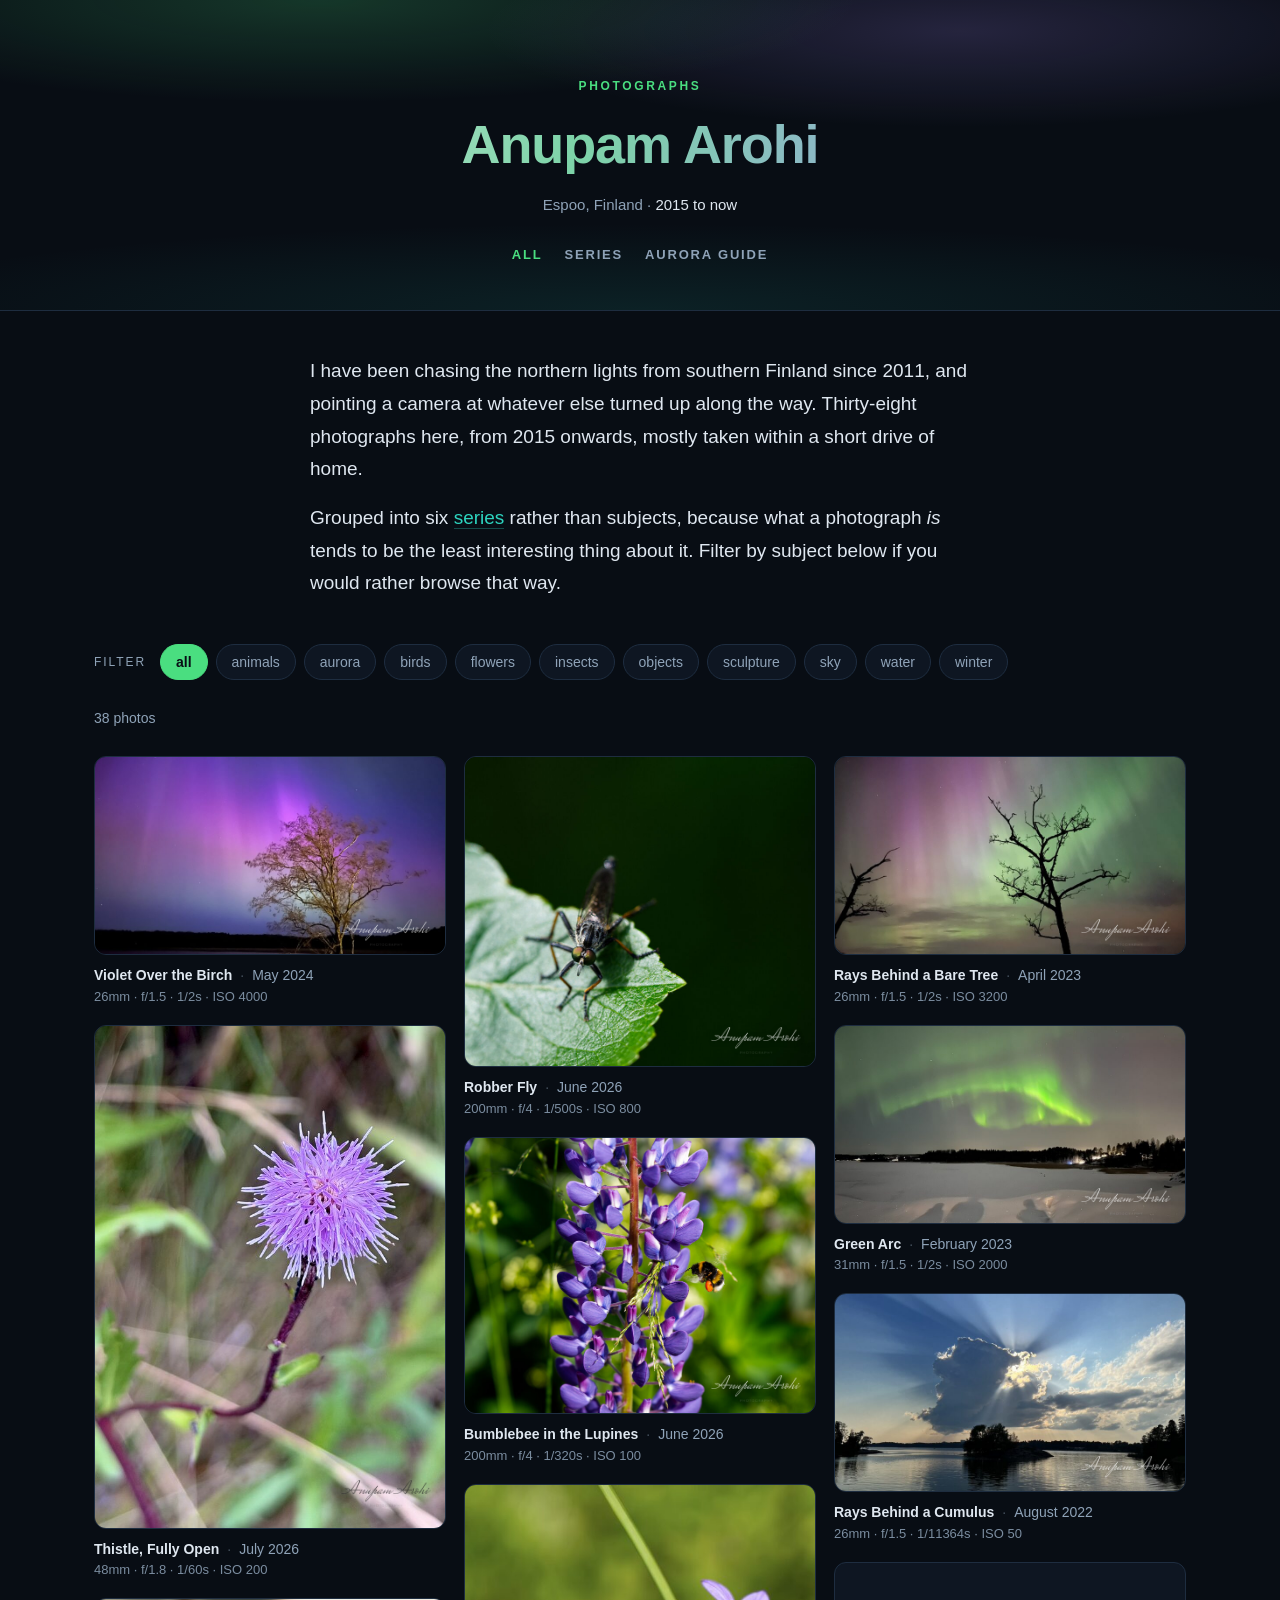
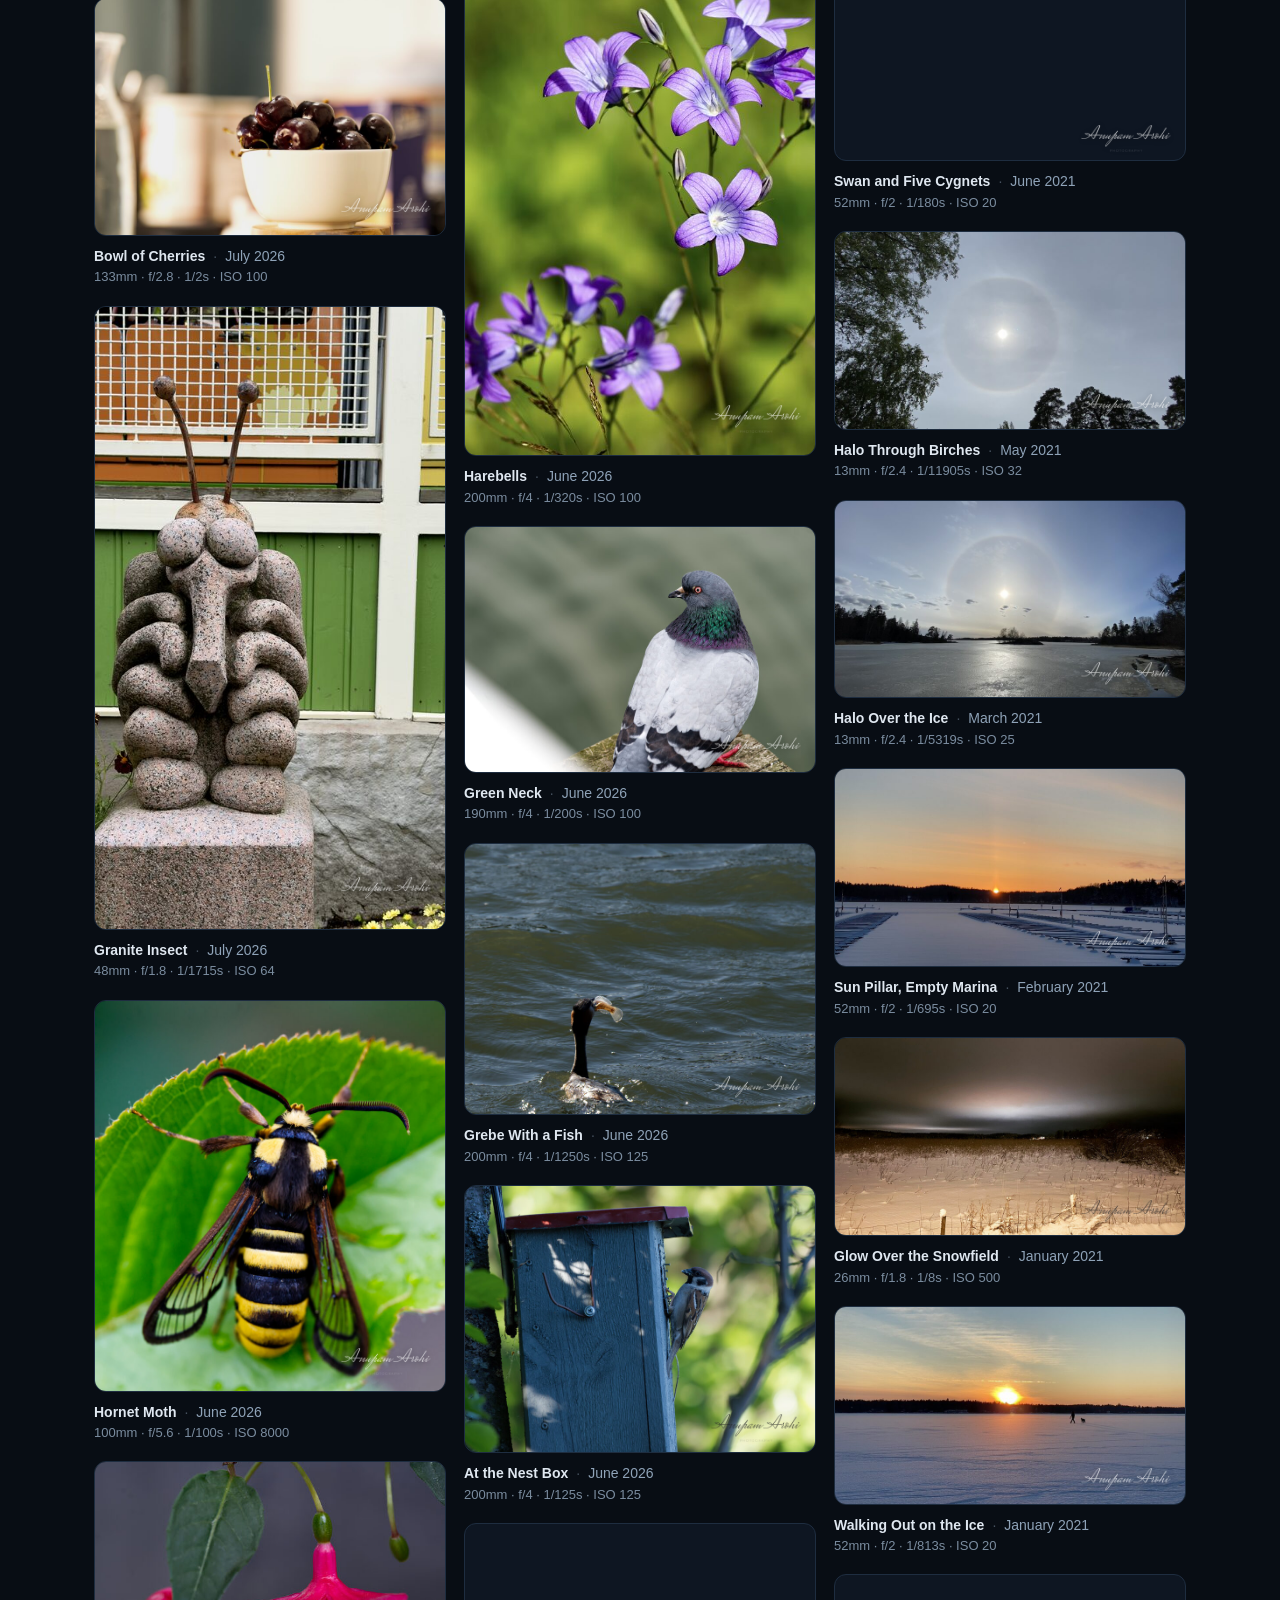
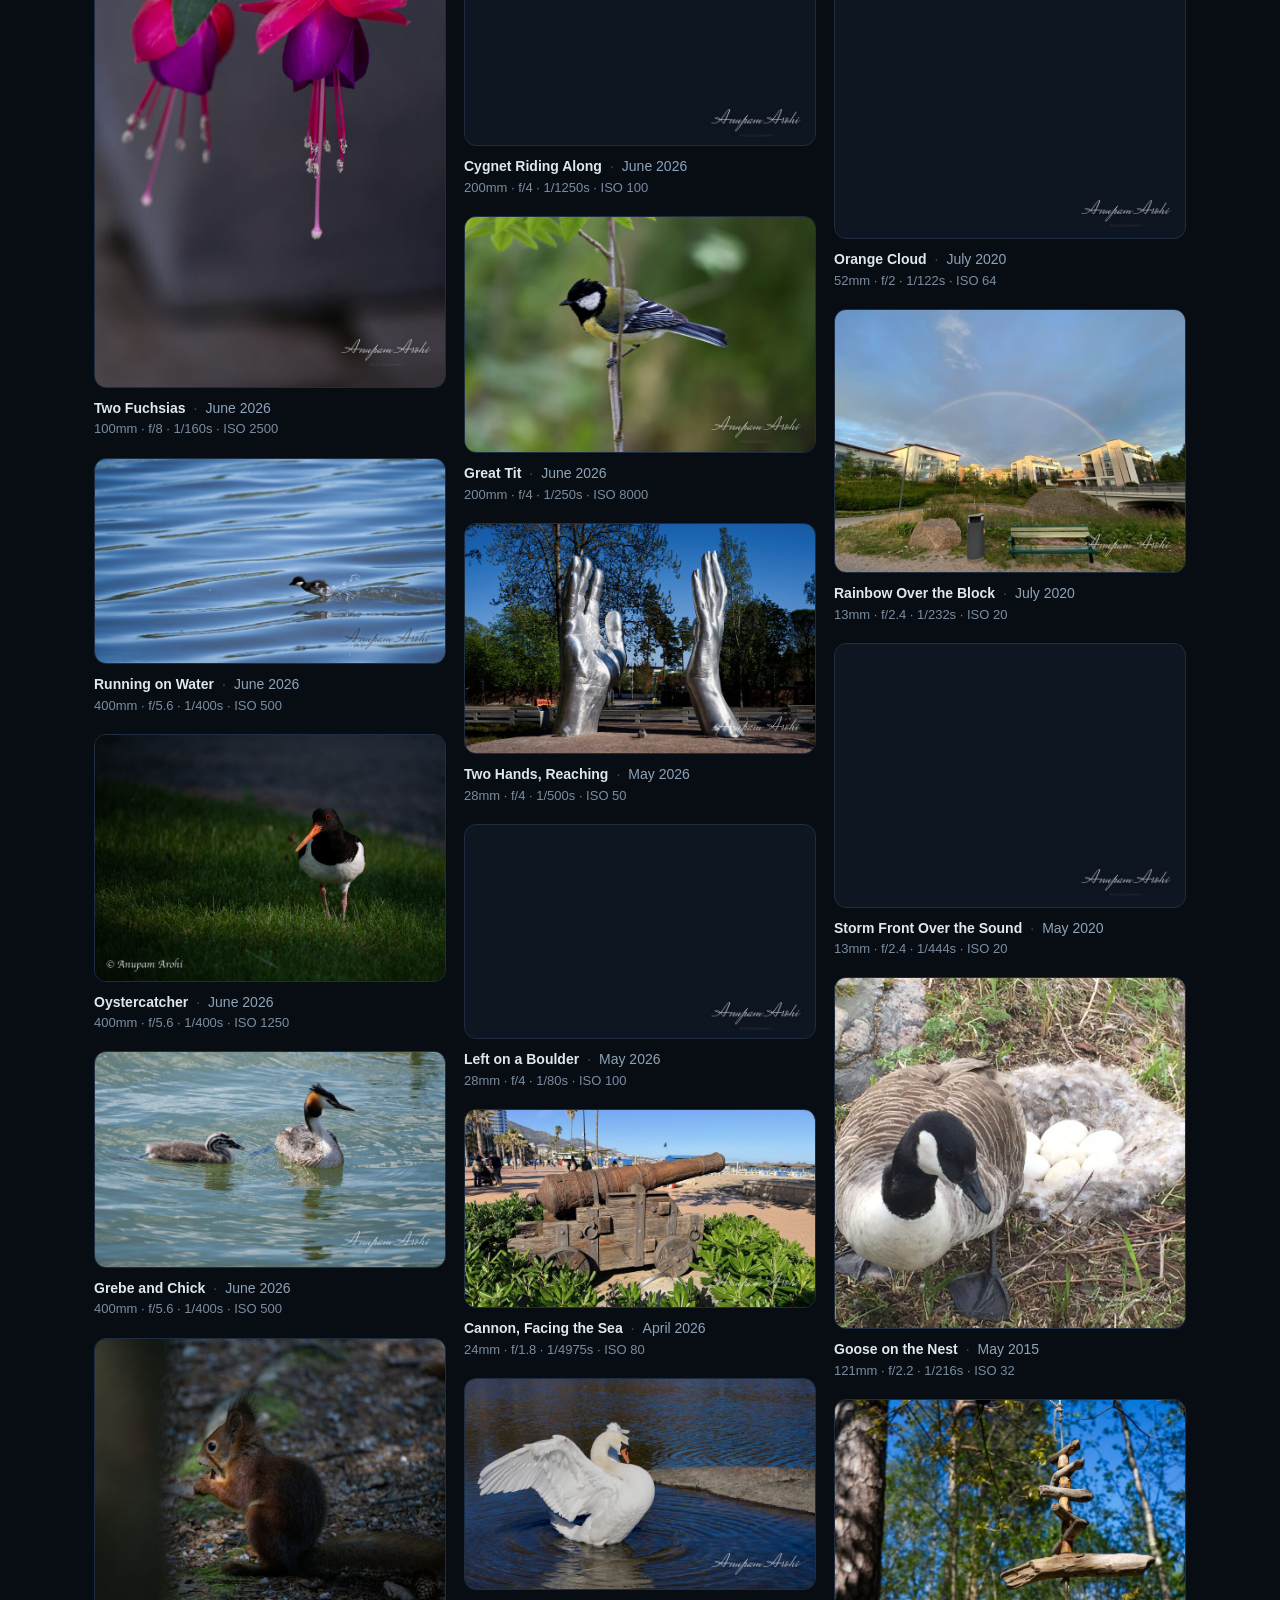
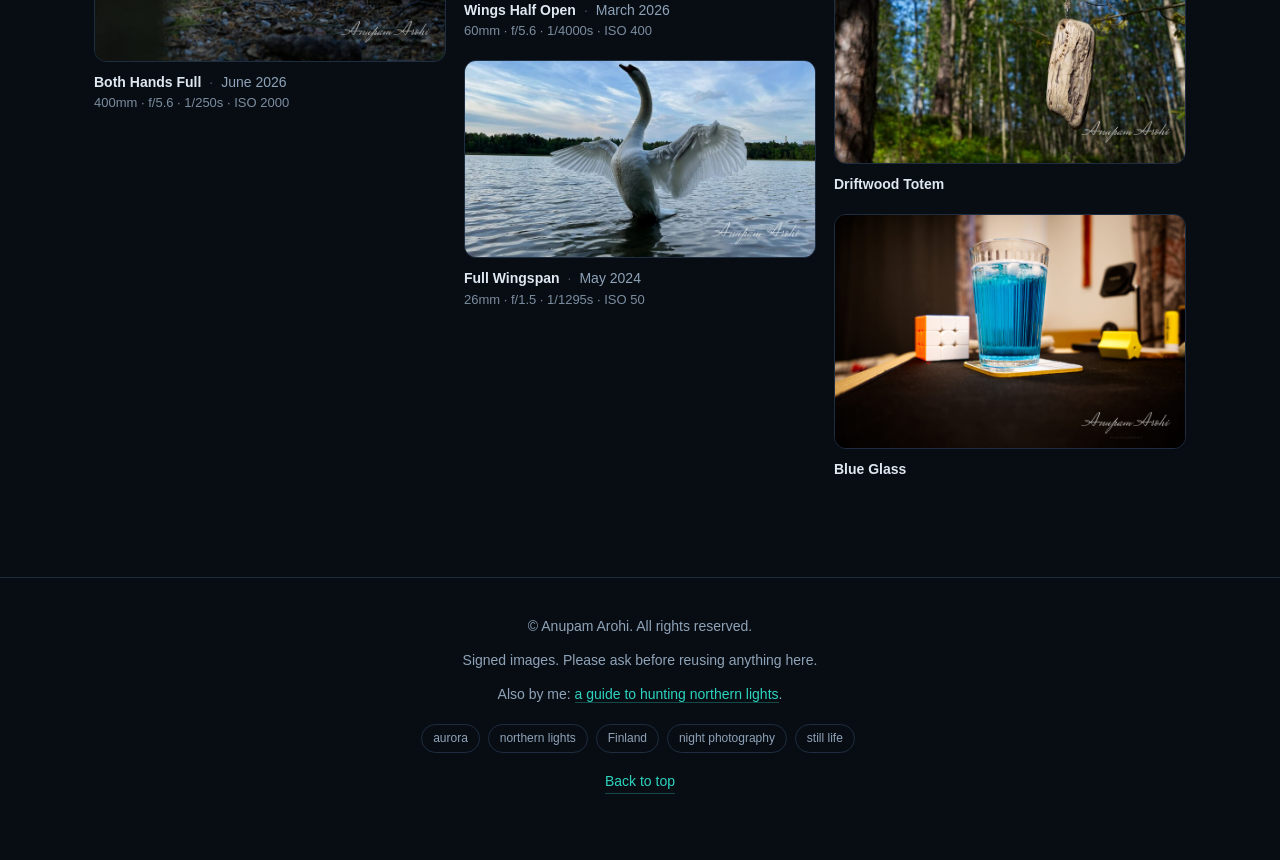
==== index.html @ 68ef5ba6 "Replace placeholders with the 38 real photographs Sourced from Originals/, which stays local and is " ====
<!DOCTYPE html>
<html lang="en" class="no-js">
<head>
<meta charset="utf-8">
<meta name="viewport" content="width=device-width, initial-scale=1">
<title>Photographs &middot; Anupam Arohi</title>
<meta name="description" content="Photographs by Anupam Arohi: auroras and solar halos over southern Finland, birds and macro work, and objects found where they lay.">
<meta name="author" content="Anupam Arohi">
<link rel="canonical" href="https://anupam-arohi.github.io/photos/">

<meta property="og:type" content="website">
<meta property="og:site_name" content="Anupam Arohi Photography">
<meta property="og:title" content="Photographs &middot; Anupam Arohi">
<meta property="og:description" content="Photographs by Anupam Arohi: auroras and solar halos over southern Finland, birds and macro work, and objects found where they lay.">
<meta property="og:url" content="https://anupam-arohi.github.io/photos/">
<meta property="og:image" content="https://anupam-arohi.github.io/photos/images/violet-over-the-birch-2000.jpg">
<meta property="og:image:alt" content="Violet and magenta aurora flooding the whole sky above a bare birch.">
<meta name="twitter:card" content="summary_large_image">
<meta name="theme-color" content="#080d14">

<link rel="stylesheet" href="gallery.css">

<script type="application/ld+json">
{
  "@context": "https://schema.org",
  "@type": "ImageGallery",
  "name": "Photographs by Anupam Arohi",
  "url": "https://anupam-arohi.github.io/photos/",
  "description": "Photographs by Anupam Arohi: auroras and solar halos over southern Finland, birds and macro work, and objects found where they lay.",
  "inLanguage": "en",
  "creator": {
    "@type": "Person",
    "name": "Anupam Arohi",
    "url": "https://anupam-arohi.github.io/",
    "address": { "@type": "PostalAddress", "addressLocality": "Espoo", "addressCountry": "FI" }
  },
  "copyrightHolder": { "@type": "Person", "name": "Anupam Arohi" },
  "license": "https://anupam-arohi.github.io/photos/#rights"
}
</script>
</head>
<body>

<a class="skip" href="#gallery">Skip to the photographs</a>

<header class="hero" id="top">
  <p class="kicker">Photographs</p>
  <h1>Anupam Arohi</h1>
  <p class="byline">Espoo, Finland &middot; <span>2015 to now</span></p>
  <ul class="nav">
    <li><a href="./" aria-current="page">All</a></li>
    <li><a href="series/">Series</a></li>
    <li><a href="https://anupam-arohi.github.io/auroras/">Aurora guide</a></li>
  </ul>
</header>

<main>

<div class="intro">
  <p>I have been chasing the northern lights from southern Finland since 2011, and pointing a camera at whatever else turned up along the way. Thirty-eight photographs here, from 2015 onwards, mostly taken within a short drive of home.</p>
  <p>Grouped into six <a href="series/">series</a> rather than subjects, because what a photograph <em>is</em> tends to be the least interesting thing about it. Filter by subject below if you would rather browse that way.</p>
</div>

<ul class="filters" id="filters"></ul>
<p class="count" id="count" role="status" aria-live="polite"></p>

<div id="gallery" data-prefix=""></div>

<div class="nojs">
  <h2>Photographs</h2>
  <p>The gallery needs JavaScript for the grid and the full-size viewer. The photographs themselves are plain files, so here they are directly:</p>
  <ul>
    <li><a href="images/violet-over-the-birch.jpg">Violet Over the Birch</a> &middot; Northern Lights &middot; May 2024</li>
    <li><a href="images/thistle-fully-open.jpg">Thistle, Fully Open</a> &middot; Close to the Ground &middot; July 2026</li>
    <li><a href="images/bowl-of-cherries.jpg">Bowl of Cherries</a> &middot; Found Objects &middot; July 2026</li>
    <li><a href="images/granite-insect.jpg">Granite Insect</a> &middot; Found Objects &middot; July 2026</li>
    <li><a href="images/hornet-moth.jpg">Hornet Moth</a> &middot; Close to the Ground &middot; June 2026</li>
    <li><a href="images/two-fuchsias.jpg">Two Fuchsias</a> &middot; Close to the Ground &middot; June 2026</li>
    <li><a href="images/running-on-water.jpg">Running on Water</a> &middot; Birds &middot; June 2026</li>
    <li><a href="images/oystercatcher.jpg">Oystercatcher</a> &middot; Birds &middot; June 2026</li>
    <li><a href="images/grebe-and-chick.jpg">Grebe and Chick</a> &middot; Birds &middot; June 2026</li>
    <li><a href="images/both-hands-full.jpg">Both Hands Full</a> &middot; Close to the Ground &middot; June 2026</li>
    <li><a href="images/robber-fly.jpg">Robber Fly</a> &middot; Close to the Ground &middot; June 2026</li>
    <li><a href="images/bumblebee-in-the-lupines.jpg">Bumblebee in the Lupines</a> &middot; Close to the Ground &middot; June 2026</li>
    <li><a href="images/harebells.jpg">Harebells</a> &middot; Close to the Ground &middot; June 2026</li>
    <li><a href="images/green-neck.jpg">Green Neck</a> &middot; Birds &middot; June 2026</li>
    <li><a href="images/grebe-with-a-fish.jpg">Grebe With a Fish</a> &middot; Birds &middot; June 2026</li>
    <li><a href="images/at-the-nest-box.jpg">At the Nest Box</a> &middot; Birds &middot; June 2026</li>
    <li><a href="images/cygnet-riding-along.jpg">Cygnet Riding Along</a> &middot; Birds &middot; June 2026</li>
    <li><a href="images/great-tit.jpg">Great Tit</a> &middot; Birds &middot; June 2026</li>
    <li><a href="images/two-hands-reaching.jpg">Two Hands, Reaching</a> &middot; Found Objects &middot; May 2026</li>
    <li><a href="images/left-on-a-boulder.jpg">Left on a Boulder</a> &middot; Found Objects &middot; May 2026</li>
    <li><a href="images/cannon-facing-the-sea.jpg">Cannon, Facing the Sea</a> &middot; Found Objects &middot; April 2026</li>
    <li><a href="images/wings-half-open.jpg">Wings Half Open</a> &middot; Birds &middot; March 2026</li>
    <li><a href="images/full-wingspan.jpg">Full Wingspan</a> &middot; Birds &middot; May 2024</li>
    <li><a href="images/rays-behind-a-bare-tree.jpg">Rays Behind a Bare Tree</a> &middot; Northern Lights &middot; April 2023</li>
    <li><a href="images/green-arc.jpg">Green Arc</a> &middot; Northern Lights &middot; February 2023</li>
    <li><a href="images/rays-behind-a-cumulus.jpg">Rays Behind a Cumulus</a> &middot; Last Light &middot; August 2022</li>
    <li><a href="images/swan-and-five-cygnets.jpg">Swan and Five Cygnets</a> &middot; Birds &middot; June 2021</li>
    <li><a href="images/halo-through-birches.jpg">Halo Through Birches</a> &middot; Halos and Arcs &middot; May 2021</li>
    <li><a href="images/halo-over-the-ice.jpg">Halo Over the Ice</a> &middot; Halos and Arcs &middot; March 2021</li>
    <li><a href="images/sun-pillar-empty-marina.jpg">Sun Pillar, Empty Marina</a> &middot; Last Light &middot; February 2021</li>
    <li><a href="images/glow-over-the-snowfield.jpg">Glow Over the Snowfield</a> &middot; Last Light &middot; January 2021</li>
    <li><a href="images/walking-out-on-the-ice.jpg">Walking Out on the Ice</a> &middot; Last Light &middot; January 2021</li>
    <li><a href="images/orange-cloud.jpg">Orange Cloud</a> &middot; Last Light &middot; July 2020</li>
    <li><a href="images/rainbow-over-the-block.jpg">Rainbow Over the Block</a> &middot; Halos and Arcs &middot; July 2020</li>
    <li><a href="images/storm-front-over-the-sound.jpg">Storm Front Over the Sound</a> &middot; Last Light &middot; May 2020</li>
    <li><a href="images/goose-on-the-nest.jpg">Goose on the Nest</a> &middot; Birds &middot; May 2015</li>
    <li><a href="images/driftwood-totem.jpg">Driftwood Totem</a> &middot; Found Objects</li>
    <li><a href="images/blue-glass.jpg">Blue Glass</a> &middot; Found Objects</li>
  </ul>
</div>

</main>

<footer id="rights">
  <p>&copy; Anupam Arohi. All rights reserved.</p>
  <p>Signed images. Please ask before reusing anything here.</p>
  <p>Also by me: <a href="https://anupam-arohi.github.io/auroras/">a guide to hunting northern lights</a>.</p>
  <div class="tags">
    <span class="tag">aurora</span>
    <span class="tag">northern lights</span>
    <span class="tag">Finland</span>
    <span class="tag">night photography</span>
    <span class="tag">still life</span>
  </div>
  <p><a class="top" href="#top">Back to top</a></p>
</footer>

<script>document.documentElement.classList.remove("no-js");</script>
<script src="photos.js"></script>
<script src="gallery.js"></script>
</body>
</html>
---- gallery.css ----
/* ============================================================================
   gallery.css
   ----------------------------------------------------------------------------
   DELIBERATE DEVIATION from "everything inline in the HTML".
   The auroras guide is one page, so inlining was free there. This site has a
   home page, a series index and one page per series, all sharing the same grid,
   chips and lightbox. Inlining would mean five copies of the same CSS drifting
   apart. Shared stylesheet, still zero build step, still opens from disk.

   The colour tokens below are copied verbatim from
   github.com/anupam-arohi/auroras/blob/main/index.html
   so the two sites read as one body of work. Keep them in sync by hand.
   ========================================================================== */

:root{
  --bg:#080d14;
  --bg-soft:#0e1622;
  --panel:#121c2a;
  --border:#1e2d40;
  --text:#dfe7f0;
  --muted:#8fa3b8;
  --green:#4ade80;
  --teal:#2dd4bf;
  --violet:#a78bfa;
  --pink:#f472b6;
  --amber:#fbbf24;
  /* widened from the guide's 820px: this site is images, not prose */
  --maxw:1140px;
}

*{box-sizing:border-box}
html{scroll-behavior:smooth}
body{
  margin:0;
  background:var(--bg);
  color:var(--text);
  font:400 17px/1.72 -apple-system,BlinkMacSystemFont,"Segoe UI",Roboto,"Helvetica Neue",Arial,sans-serif;
  -webkit-font-smoothing:antialiased;
}
a{color:var(--teal);text-decoration:none;border-bottom:1px solid rgba(45,212,191,.3)}
a:hover{color:var(--green);border-bottom-color:var(--green)}

/* Visible focus everywhere. Never remove this without replacing it. */
:focus-visible{
  outline:2px solid var(--green);
  outline-offset:3px;
  border-radius:4px;
}

.skip{
  position:absolute;left:-9999px;top:0;
  background:var(--panel);color:var(--text);
  padding:10px 16px;border:1px solid var(--border);border-radius:0 0 8px 0;z-index:200;
}
.skip:focus{left:0}

/* ---------- hero ---------- */
.hero{
  position:relative;
  padding:76px 24px 44px;
  text-align:center;
  overflow:hidden;
  border-bottom:1px solid var(--border);
}
.hero::before{
  content:"";
  position:absolute;inset:0;
  background:
    radial-gradient(ellipse 70% 55% at 25% 0%, rgba(74,222,128,.20), transparent 60%),
    radial-gradient(ellipse 60% 50% at 75% 10%, rgba(167,139,250,.18), transparent 62%),
    radial-gradient(ellipse 90% 40% at 50% 100%, rgba(45,212,191,.10), transparent 70%);
  pointer-events:none;
}
.hero > *{position:relative}
.kicker{
  font-size:12px;letter-spacing:.22em;text-transform:uppercase;
  color:var(--green);margin:0 0 18px;font-weight:600;
}
h1{
  margin:0 0 18px;
  font-size:clamp(32px,6.2vw,54px);
  line-height:1.1;font-weight:700;letter-spacing:-.02em;
  background:linear-gradient(100deg,#e8f5ee 0%,#7dd3a8 45%,#a78bfa 100%);
  -webkit-background-clip:text;background-clip:text;
  -webkit-text-fill-color:transparent;
}
.byline{color:var(--muted);font-size:15px;margin:0}
.byline span{color:var(--text)}

/* ---------- site nav ---------- */
.nav{
  display:flex;gap:22px;justify-content:center;flex-wrap:wrap;
  margin:26px 0 0;padding:0;list-style:none;
  font-size:13px;letter-spacing:.14em;text-transform:uppercase;font-weight:600;
}
.nav a{color:var(--muted);border:0}
.nav a:hover,.nav a[aria-current="page"]{color:var(--green)}

/* ---------- layout ---------- */
main{max-width:var(--maxw);margin:0 auto;padding:0 24px 96px}
.intro{max-width:660px;margin:44px auto 0;font-size:19px;color:var(--text)}
.intro p{margin:0 0 16px}
h2{
  font-size:clamp(23px,3.6vw,30px);
  line-height:1.25;margin:0 0 6px;font-weight:650;letter-spacing:-.01em;color:#f0f6fb;
}
p{margin:0 0 16px}

/* ---------- filter chips ---------- */
.filters{
  display:flex;gap:8px;flex-wrap:wrap;align-items:center;
  margin:44px 0 26px;padding:0;list-style:none;
}
.filters .label{
  font-size:12px;letter-spacing:.16em;text-transform:uppercase;
  color:var(--muted);margin-right:6px;
}
.chip{
  font:inherit;font-size:14px;
  background:var(--bg-soft);color:var(--muted);
  border:1px solid var(--border);border-radius:100px;
  padding:5px 15px;cursor:pointer;
  transition:color .15s,border-color .15s,background-color .15s;
}
.chip:hover{color:var(--text);border-color:#2a3d55}
.chip[aria-pressed="true"]{
  color:var(--bg);background:var(--green);border-color:var(--green);font-weight:600;
}
.count{color:var(--muted);font-size:14px;margin:0 0 26px}

/* ---------- grid ----------
   CSS columns rather than a JS masonry library. Reading order stays DOM order;
   visual order runs down each column, which is normal for a photo grid. */
.grid{columns:3;column-gap:18px;margin:0;padding:0;list-style:none}
@media(max-width:900px){.grid{columns:2}}
@media(max-width:560px){.grid{columns:1}}
.grid li{break-inside:avoid;margin:0 0 18px}

figure{margin:0}

/* the clickable photo tile */
.tile{
  display:block;width:100%;padding:0;border:0;background:none;
  cursor:zoom-in;text-align:left;
}
.frame{
  position:relative;display:block;overflow:hidden;
  border-radius:12px;border:1px solid var(--border);
  background:var(--bg-soft);
  line-height:0;
}
.frame img.photo{
  width:100%;height:auto;display:block;
  transition:transform .5s cubic-bezier(.2,.6,.2,1),opacity .3s;
}
.tile:hover .frame img.photo{transform:scale(1.022)}
.tile:hover .frame{border-color:#2a3d55}

/* ---------- signature overlay ----------
   Presentation only. This does not stop anyone saving the underlying JPG, and
   it is not meant to. If a photo genuinely must not be reused, burn the
   signature into the pixels instead, and accept that even that only raises the
   effort slightly. No right-click blockers here: they irritate real visitors
   and stop nobody. */
.sig{
  position:absolute;
  right:4%;bottom:4%;
  width:clamp(90px,18%,180px);
  height:auto;
  opacity:.72;
  filter:drop-shadow(0 1px 3px rgba(0,0,0,.55));
  pointer-events:none;
  transition:opacity .25s;
  z-index:2;
}
.tile:hover .sig{opacity:.9}
@media(max-width:560px){.sig{width:clamp(90px,26%,140px)}}
/* dark signature on a bright photo needs a light halo instead of a dark one */
.sig[data-tone="dark"]{filter:drop-shadow(0 1px 3px rgba(255,255,255,.6))}

/* ---------- caption ---------- */
figcaption{
  color:var(--muted);font-size:14px;line-height:1.55;
  margin-top:10px;display:flex;flex-wrap:wrap;gap:0 8px;align-items:baseline;
}
figcaption .t{color:var(--text);font-weight:600}
figcaption .sep{opacity:.45}
figcaption .s{
  flex-basis:100%;font-size:13px;color:var(--muted);opacity:.85;
  font-variant-numeric:tabular-nums;
}

/* ---------- series cards ---------- */
.series-list{display:grid;grid-template-columns:repeat(auto-fit,minmax(280px,1fr));gap:18px;margin:40px 0 0;padding:0;list-style:none}
.series-card{
  background:var(--panel);border:1px solid var(--border);border-radius:14px;
  overflow:hidden;display:flex;flex-direction:column;height:100%;
}
.series-card:hover{border-color:#2a3d55}
.series-card .thumb{position:relative;line-height:0;border-bottom:1px solid var(--border)}
.series-card .thumb img{width:100%;height:180px;object-fit:cover;display:block}
.series-card .body{padding:18px 20px 20px}
.series-card h3{margin:0 0 6px;font-size:18px;font-weight:650;color:#e6eef6}
.series-card h3 a{color:inherit;border:0}
.series-card h3 a:hover{color:var(--green)}
.series-card p{margin:0 0 12px;font-size:14px;color:var(--muted);line-height:1.6}
.series-card .n{font-size:12px;letter-spacing:.14em;text-transform:uppercase;color:var(--muted)}

.series-note{max-width:660px;color:var(--muted);font-size:17px;margin:14px 0 0}
.back{font-size:13px;letter-spacing:.14em;text-transform:uppercase;font-weight:600}

/* ---------- lightbox ---------- */
.lb{
  position:fixed;inset:0;z-index:100;
  display:none;align-items:center;justify-content:center;
  background:rgba(8,13,20,.96);
  -webkit-backdrop-filter:blur(8px);backdrop-filter:blur(8px);
  padding:clamp(12px,3vw,40px);
}
.lb[open],.lb.is-open{display:flex}
.lb-inner{
  position:relative;
  max-width:100%;max-height:100%;
  display:flex;flex-direction:column;align-items:center;gap:14px;
}
.lb-frame{
  position:relative;line-height:0;
  border-radius:12px;border:1px solid var(--border);overflow:hidden;
  background:var(--bg-soft);
}
.lb-frame img.photo{
  display:block;
  max-width:min(100%, 1600px);
  max-height:calc(100vh - 190px);
  width:auto;height:auto;
}
.lb figcaption{justify-content:center;text-align:center;max-width:640px}
.lb-btn{
  position:absolute;top:50%;transform:translateY(-50%);
  width:46px;height:46px;border-radius:50%;
  background:rgba(18,28,42,.85);border:1px solid var(--border);
  color:var(--text);font-size:20px;line-height:1;cursor:pointer;
  display:flex;align-items:center;justify-content:center;
}
.lb-btn:hover{background:var(--panel);border-color:var(--green);color:var(--green)}
.lb-prev{left:-6px}
.lb-next{right:-6px}
.lb-close{
  position:absolute;top:-6px;right:-6px;transform:none;
  width:40px;height:40px;font-size:18px;
}
.lb-pos{
  color:var(--muted);font-size:12px;letter-spacing:.16em;
  font-variant-numeric:tabular-nums;
}
@media(max-width:640px){
  .lb-prev{left:0}
  .lb-next{right:0}
  .lb-btn{width:40px;height:40px}
  .lb-frame img.photo{max-height:calc(100vh - 230px)}
}

/* ---------- footer ---------- */
footer{
  border-top:1px solid var(--border);
  padding:36px 24px 56px;text-align:center;
  color:var(--muted);font-size:14px;
}
footer p{margin:0 0 10px}
.tags{margin-top:18px}
.tag{
  display:inline-block;font-size:12px;color:var(--muted);
  border:1px solid var(--border);border-radius:100px;
  padding:3px 11px;margin:0 4px 8px 0;
}
.top{display:inline-block;margin-top:8px}

/* ---------- motion ---------- */
@media(prefers-reduced-motion:reduce){
  html{scroll-behavior:auto}
  *,*::before,*::after{transition-duration:.001ms !important;animation-duration:.001ms !important}
  .tile:hover .frame img.photo{transform:none}
}

/* ---------- no-JS fallback ----------
   Without JS the grid never renders, so show a plain list of links instead. */
.nojs{display:none}
.no-js .nojs{display:block}
.no-js .filters,.no-js .count{display:none}
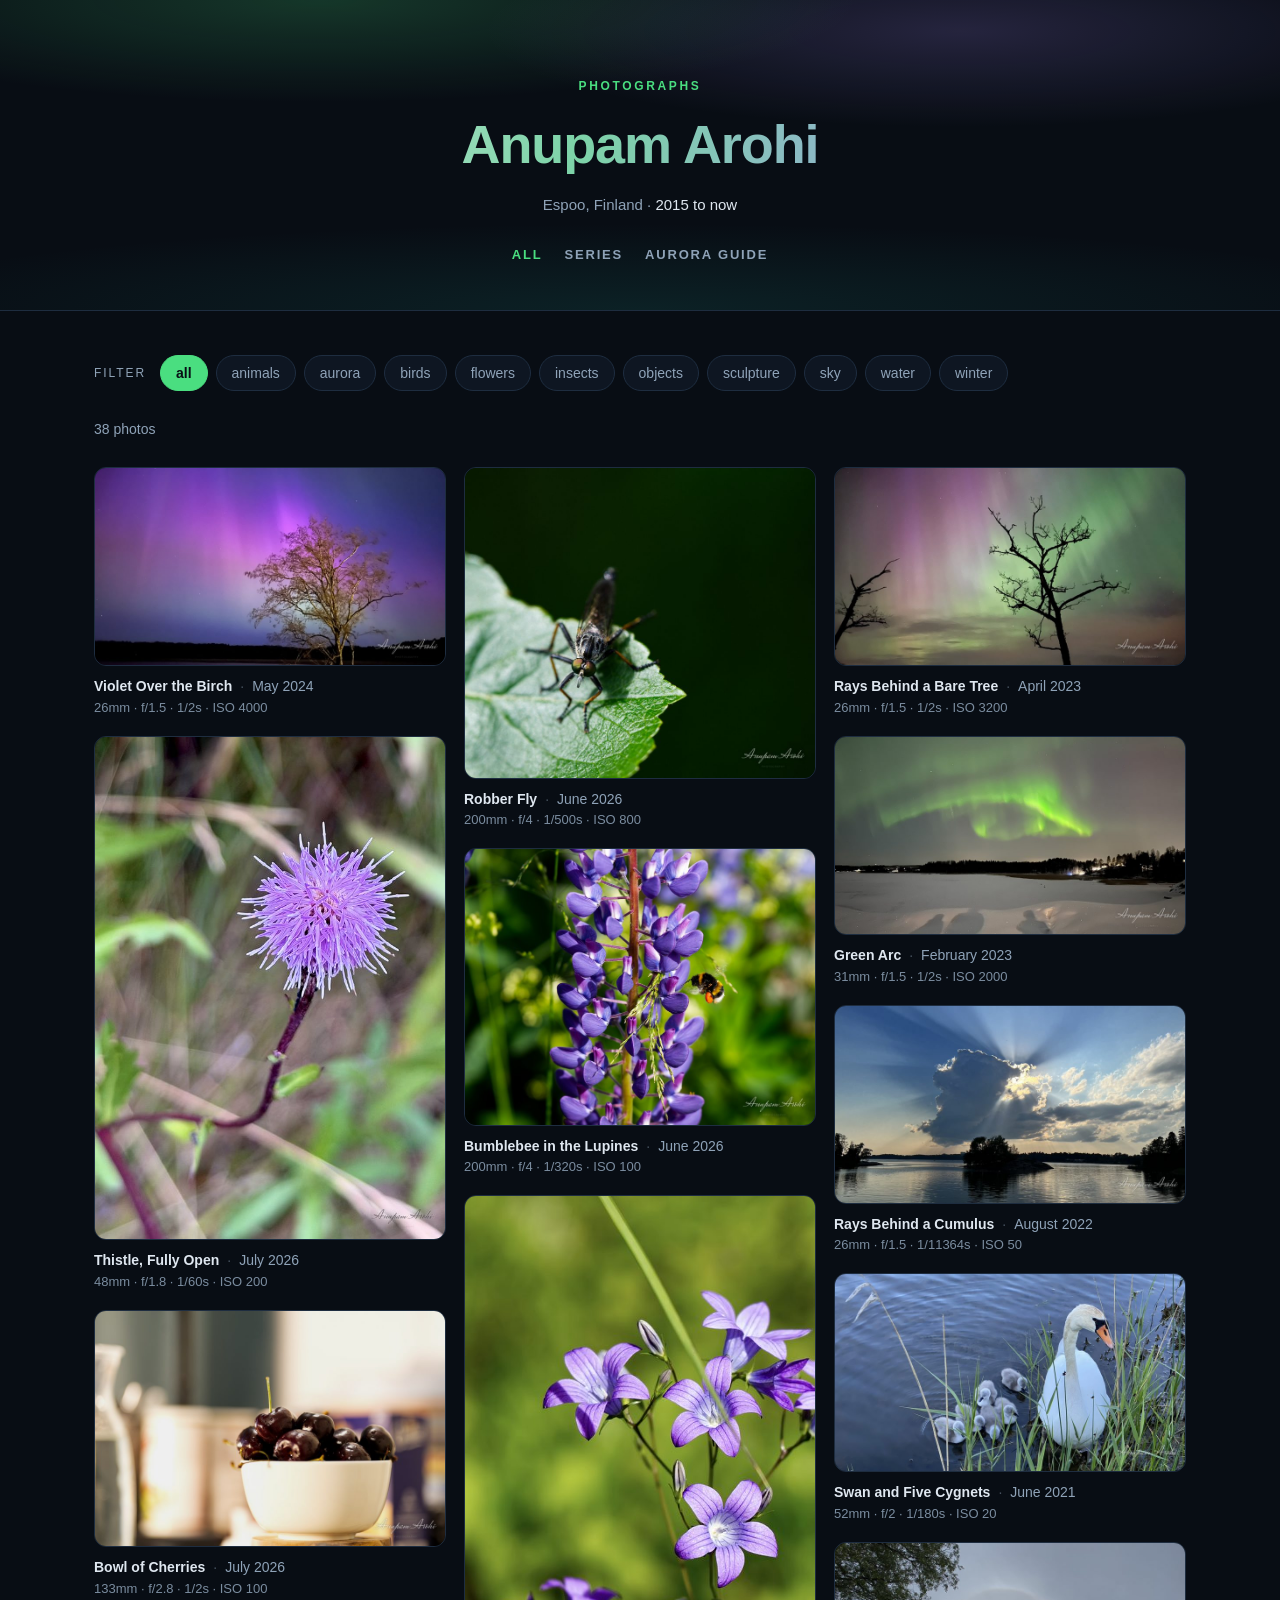
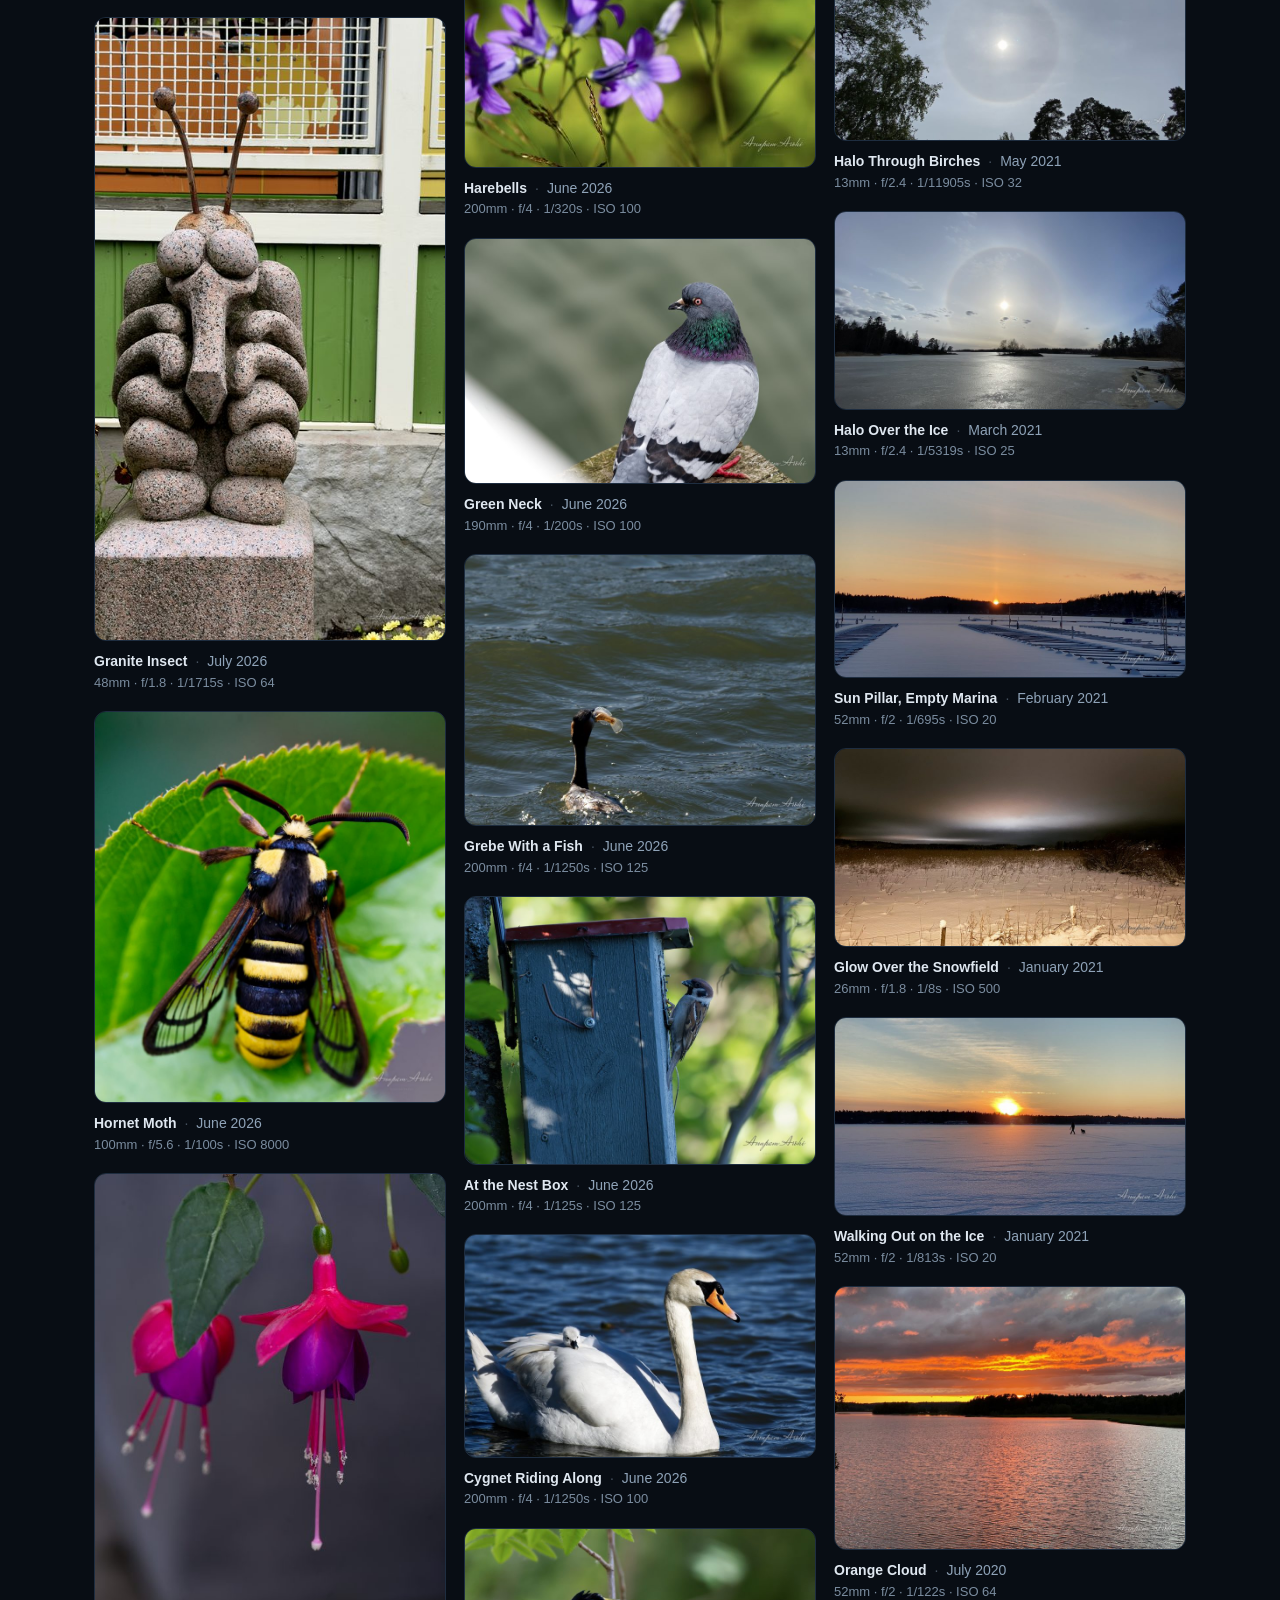
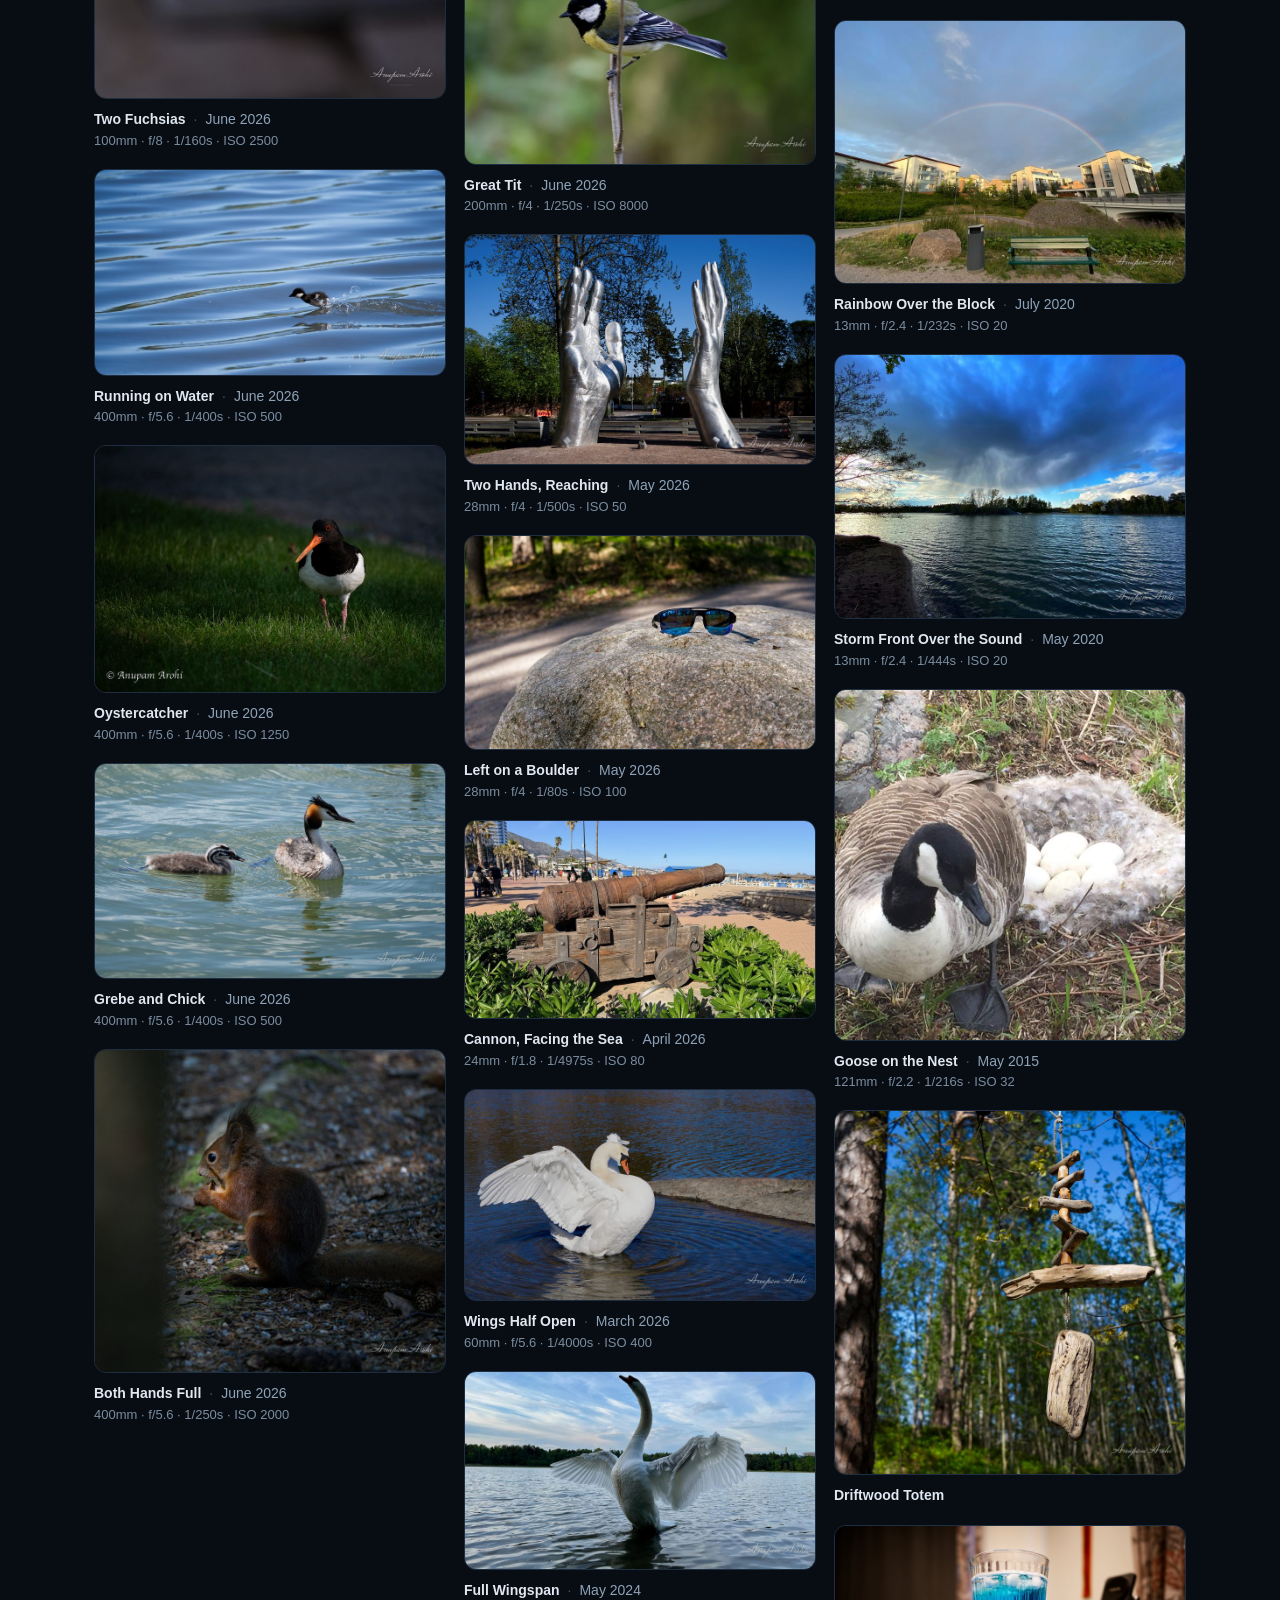
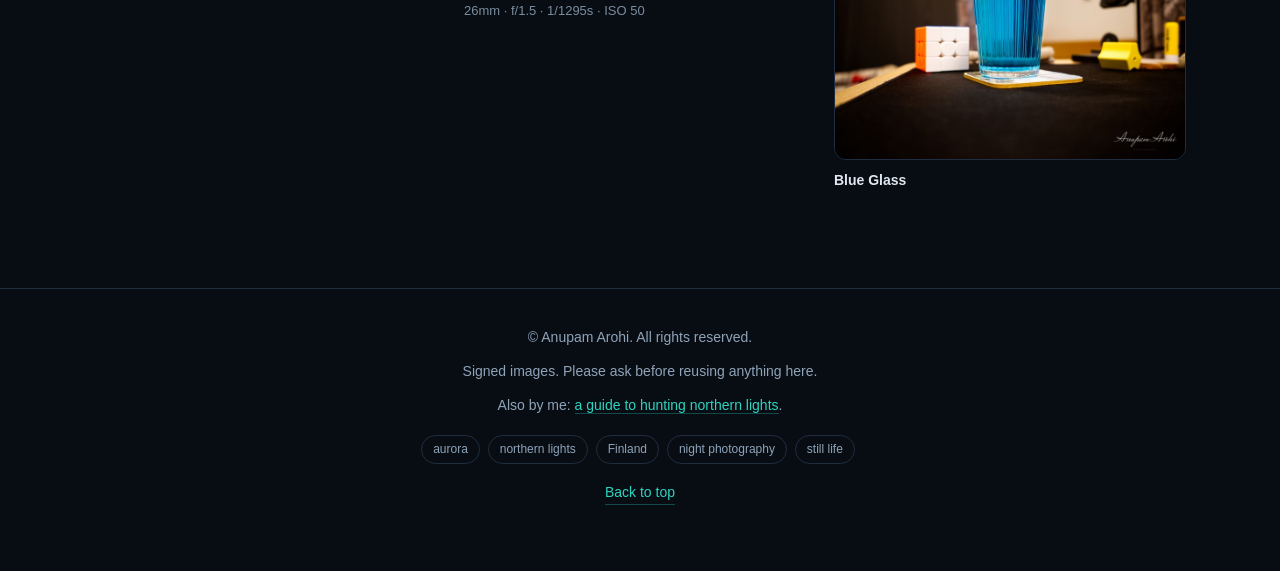
==== commit c63f2ff9: "Drop the intro copy from the gallery" ====
--- a/index.html
+++ b/index.html
@@ -55,11 +55,6 @@
 </header>
 
 <main>
-
-<div class="intro">
-  <p>I have been chasing the northern lights from southern Finland since 2011, and pointing a camera at whatever else turned up along the way. Thirty-eight photographs here, from 2015 onwards, mostly taken within a short drive of home.</p>
-  <p>Grouped into six <a href="series/">series</a> rather than subjects, because what a photograph <em>is</em> tends to be the least interesting thing about it. Filter by subject below if you would rather browse that way.</p>
-</div>
 
 <ul class="filters" id="filters"></ul>
 <p class="count" id="count" role="status" aria-live="polite"></p>
--- a/gallery.css
+++ b/gallery.css
@@ -156,27 +156,23 @@
 .tile:hover .frame img.photo{transform:scale(1.022)}
 .tile:hover .frame{border-color:#2a3d55}
 
-/* ---------- signature overlay ----------
-   Presentation only. This does not stop anyone saving the underlying JPG, and
-   it is not meant to. If a photo genuinely must not be reused, burn the
-   signature into the pixels instead, and accept that even that only raises the
-   effort slightly. No right-click blockers here: they irritate real visitors
-   and stop nobody. */
-.sig{
-  position:absolute;
-  right:4%;bottom:4%;
-  width:clamp(90px,18%,180px);
-  height:auto;
-  opacity:.72;
-  filter:drop-shadow(0 1px 3px rgba(0,0,0,.55));
-  pointer-events:none;
-  transition:opacity .25s;
-  z-index:2;
-}
-.tile:hover .sig{opacity:.9}
-@media(max-width:560px){.sig{width:clamp(90px,26%,140px)}}
-/* dark signature on a bright photo needs a light halo instead of a dark one */
-.sig[data-tone="dark"]{filter:drop-shadow(0 1px 3px rgba(255,255,255,.6))}
+/* ---------- signature ----------
+   There is no signature rule here any more, and that is the point.
+
+   This used to be a CSS overlay positioned bottom-right over each photo. Two
+   problems. It was presentation only, so a downloaded or hotlinked file was
+   unsigned. And it sized badly: width was clamp(90px, 18%, 180px), but a grid
+   tile is only about 368px wide, so 18% came to 66px and the 90px floor bound
+   on every single photo. Everything rendered at 24% of tile width instead of
+   the intended 18%, and the inset drifted between 8px and 26px because a
+   percentage `bottom` resolves against height while `right` resolves against
+   width.
+
+   resize.sh now composites the signature into the pixels at a fixed 18% of
+   image width, inset 3% of the shorter edge, so it is identical in every
+   variant and survives a download. See "The signature" in the README.
+   ------------------------------------------------------------------------ */
+
 
 /* ---------- caption ---------- */
 figcaption{
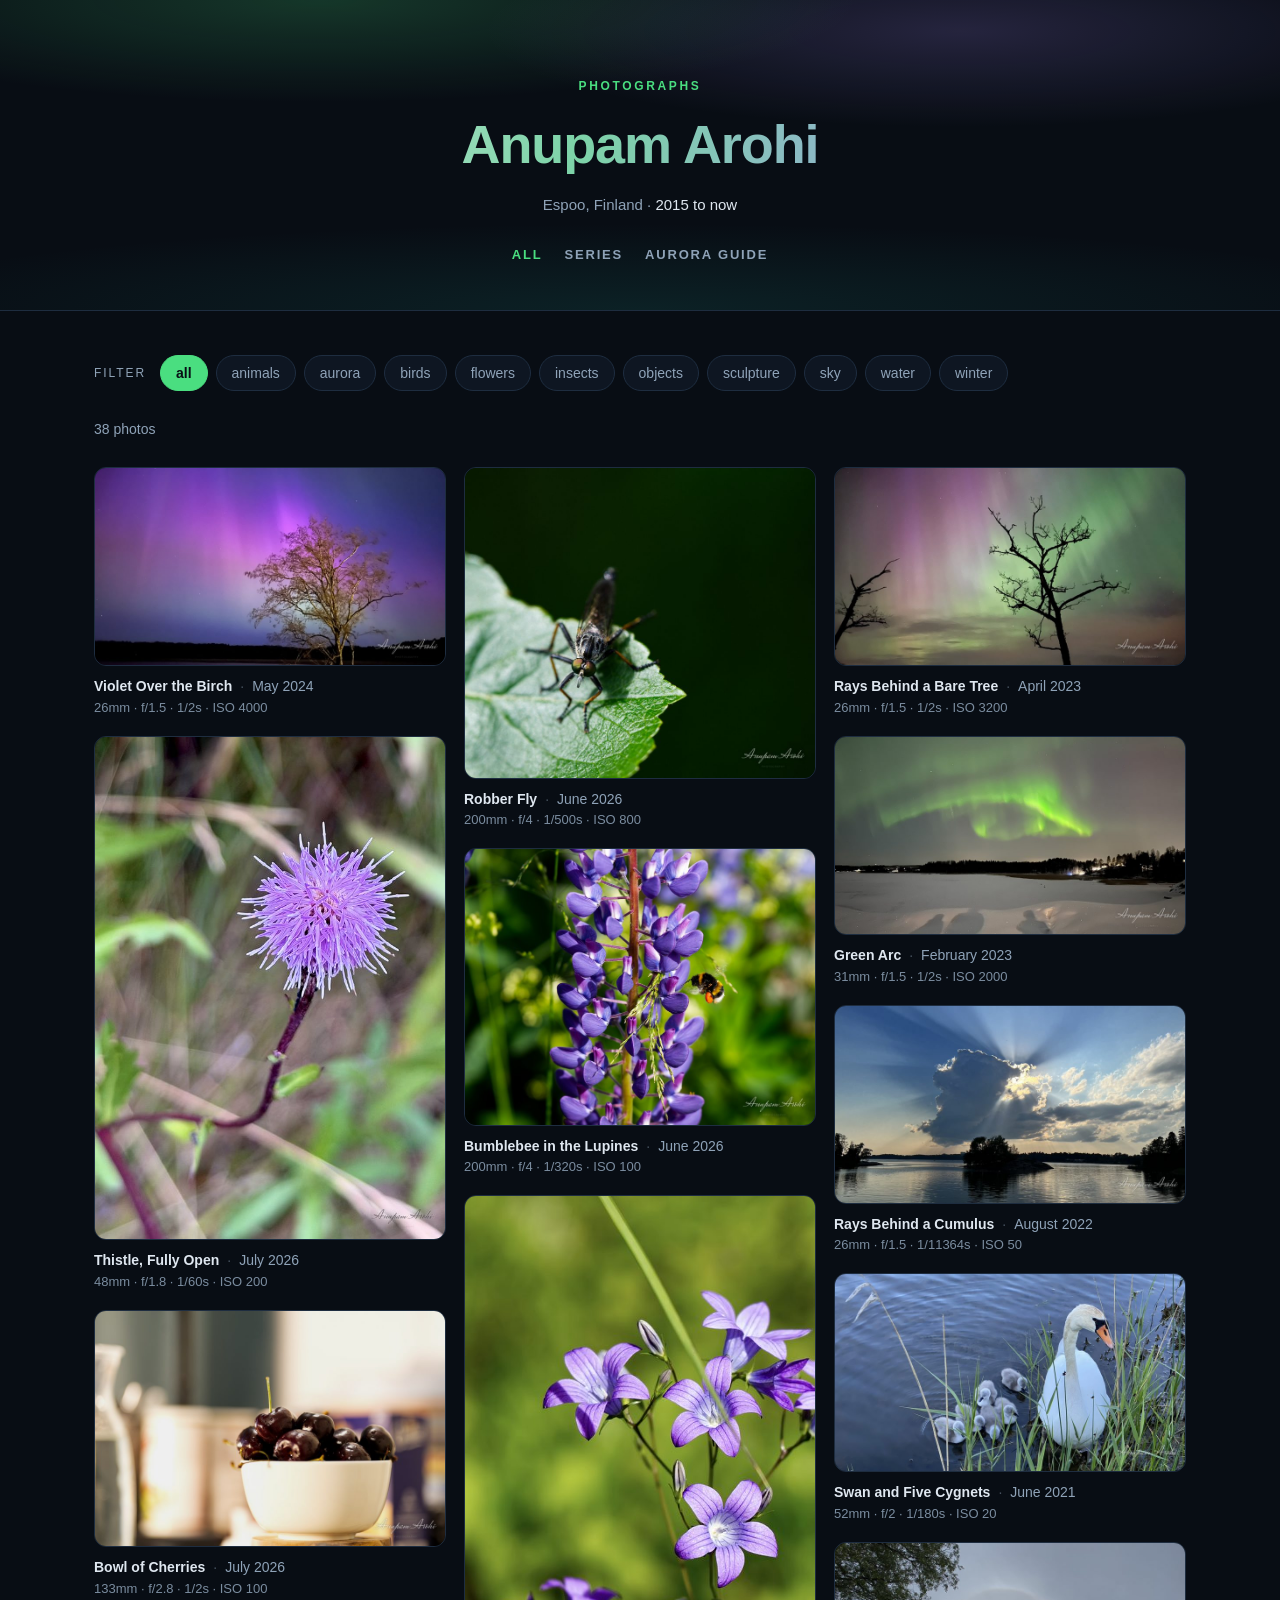
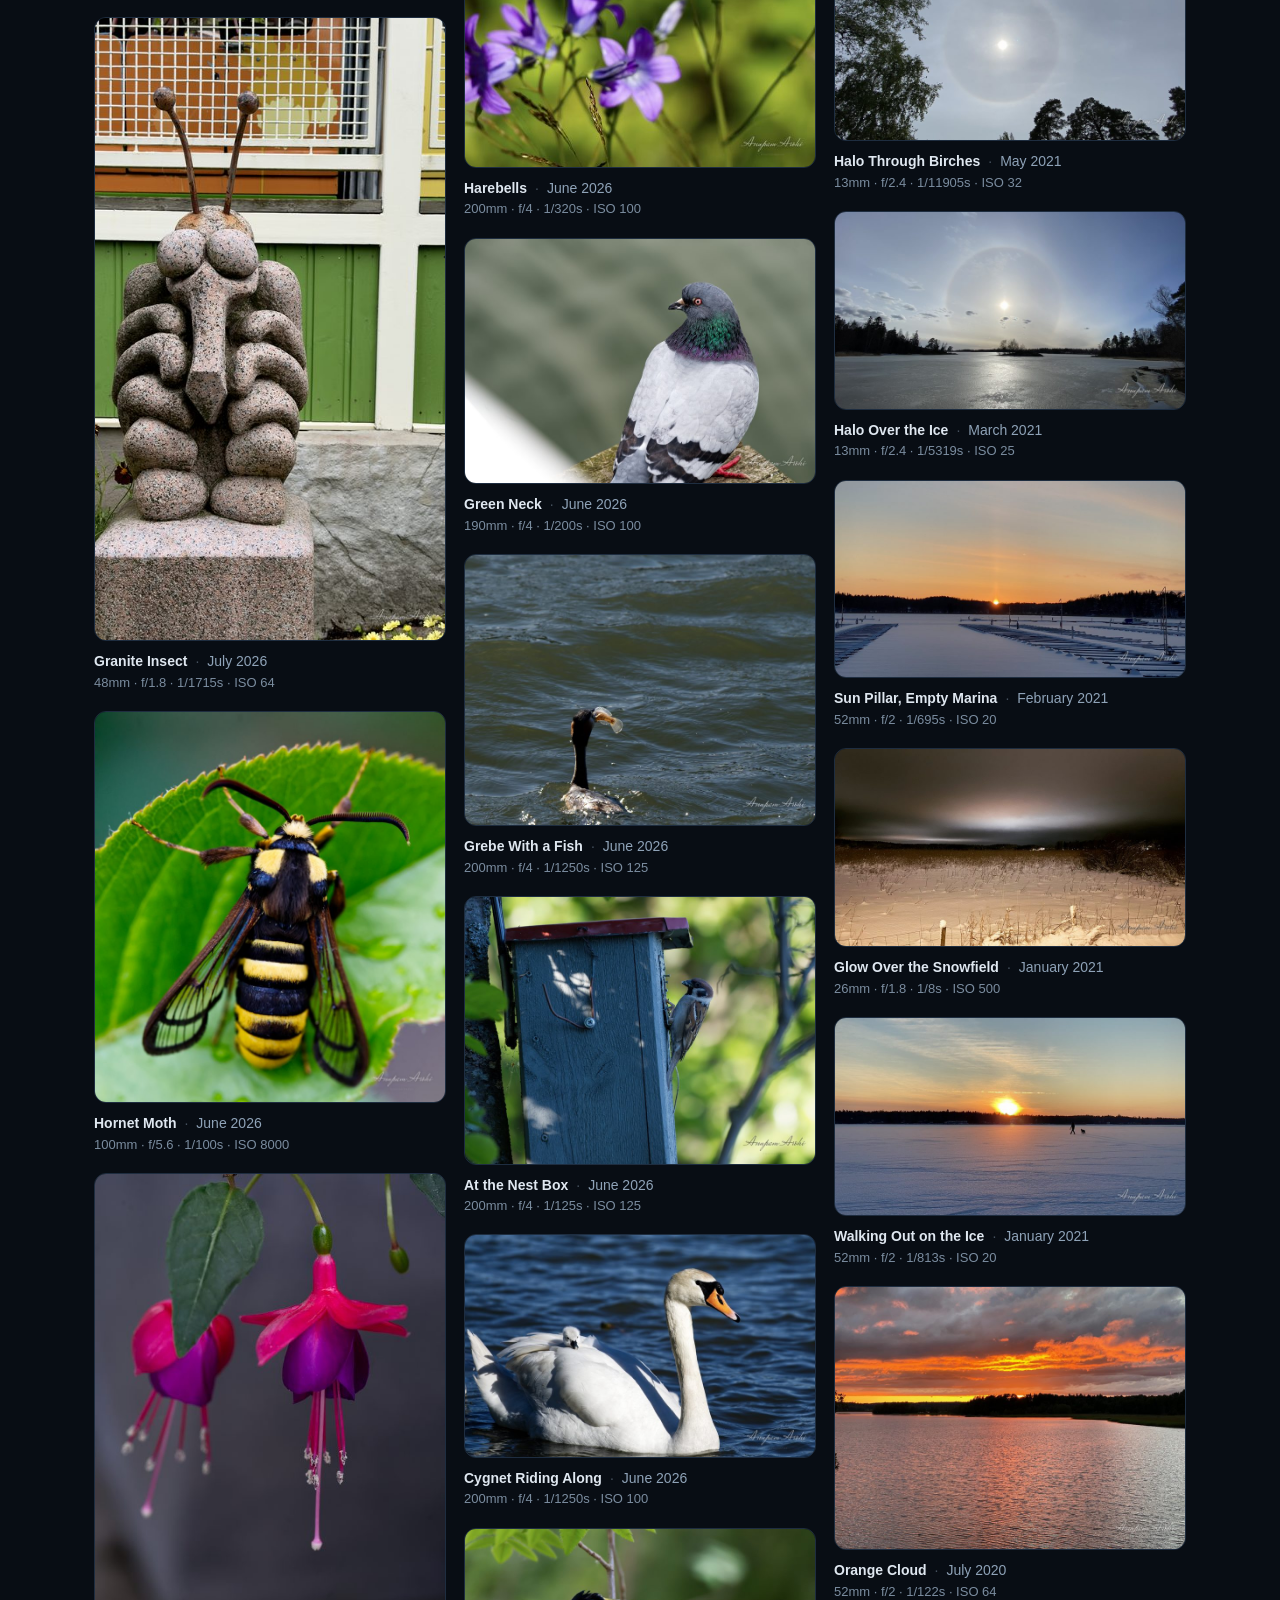
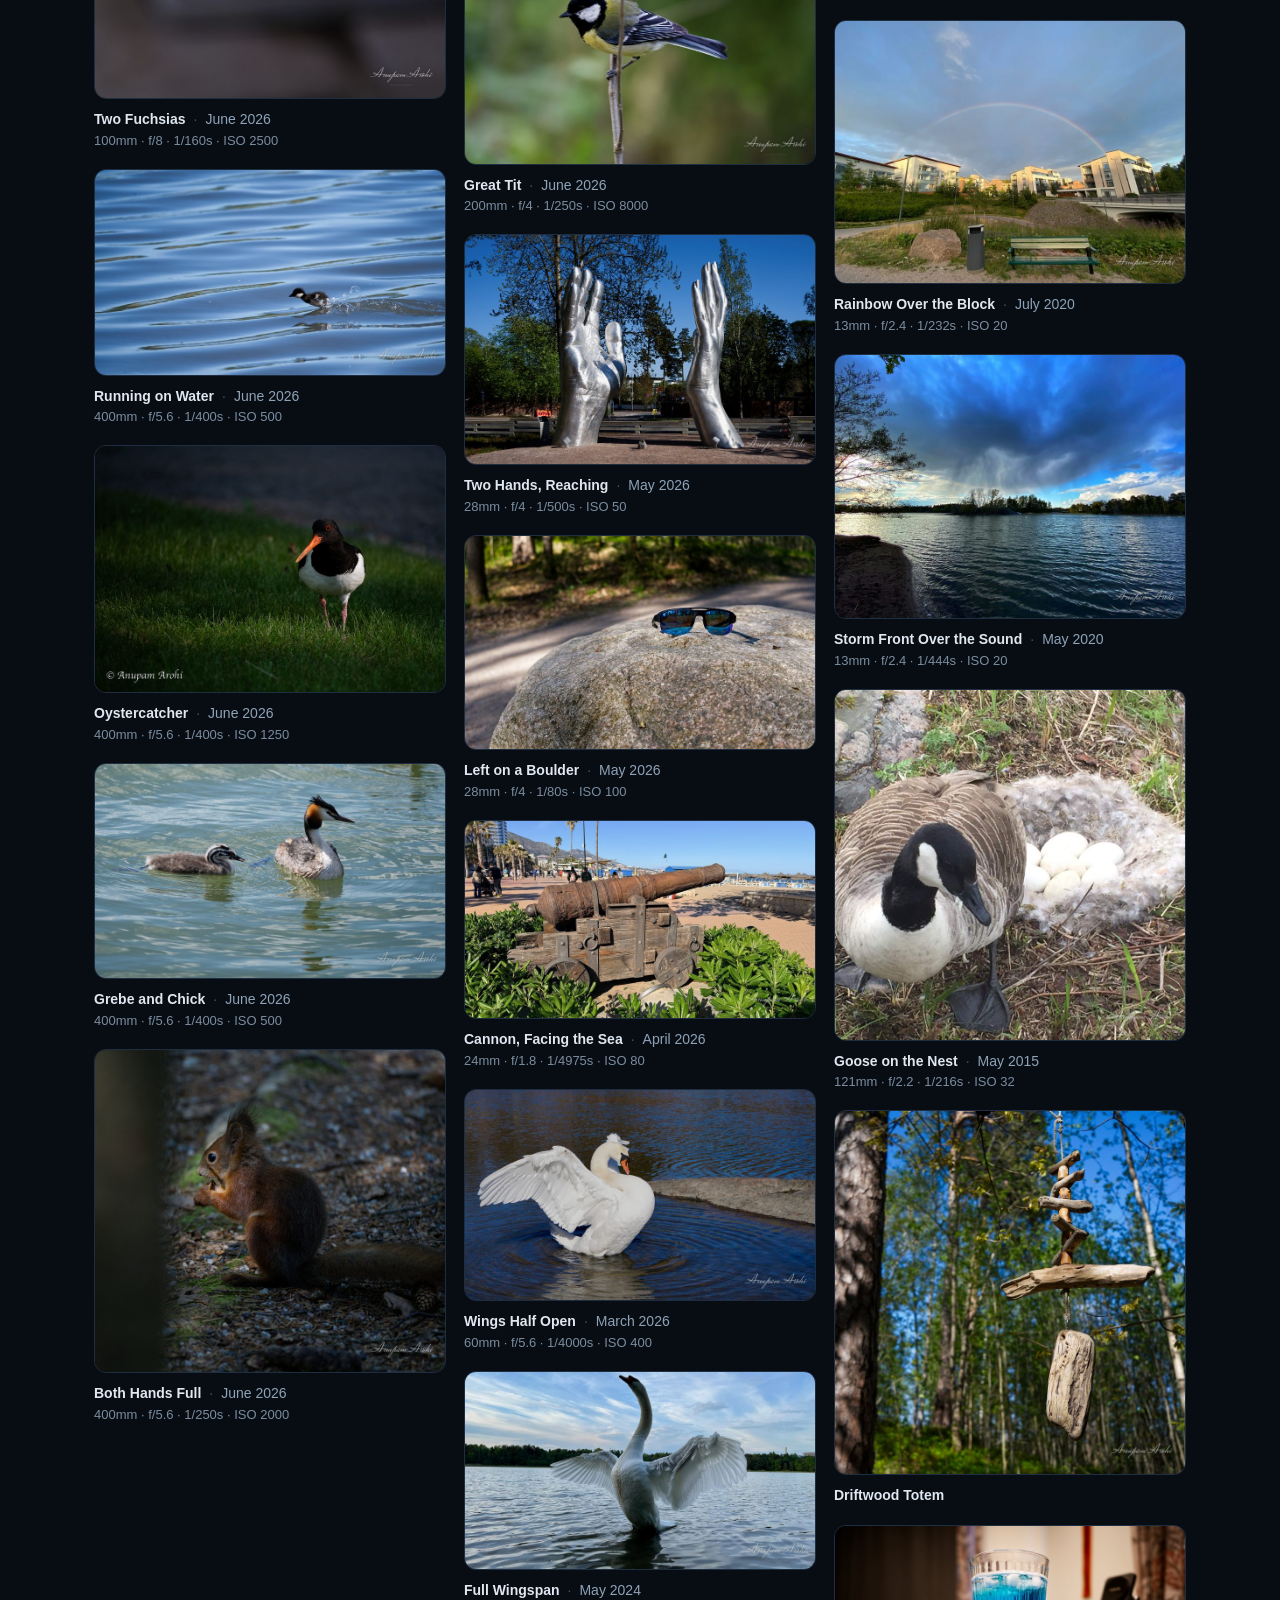
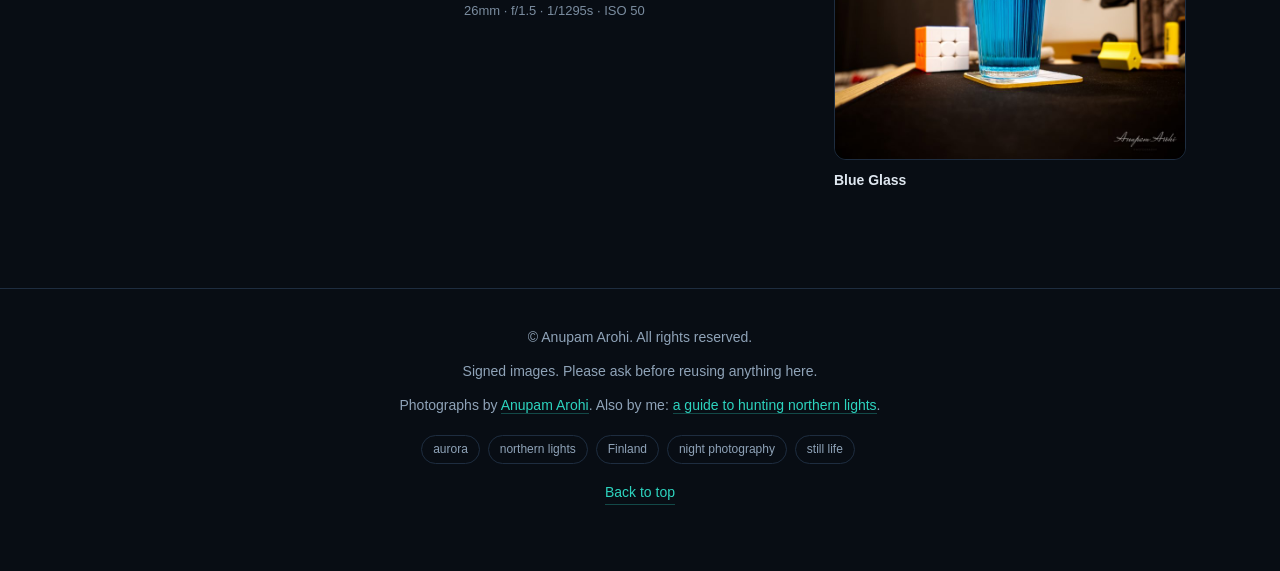
==== commit c967f9a1: "Added link to about" ====
--- a/index.html
+++ b/index.html
@@ -31,7 +31,7 @@
   "creator": {
     "@type": "Person",
     "name": "Anupam Arohi",
-    "url": "https://anupam-arohi.github.io/",
+    "url": "https://anupam-arohi.github.io/about/",
     "address": { "@type": "PostalAddress", "addressLocality": "Espoo", "addressCountry": "FI" }
   },
   "copyrightHolder": { "@type": "Person", "name": "Anupam Arohi" },
@@ -111,7 +111,7 @@
 <footer id="rights">
   <p>&copy; Anupam Arohi. All rights reserved.</p>
   <p>Signed images. Please ask before reusing anything here.</p>
-  <p>Also by me: <a href="https://anupam-arohi.github.io/auroras/">a guide to hunting northern lights</a>.</p>
+  <p>Photographs by <a href="https://anupam-arohi.github.io/about/">Anupam Arohi</a>. Also by me: <a href="https://anupam-arohi.github.io/auroras/">a guide to hunting northern lights</a>.</p>
   <div class="tags">
     <span class="tag">aurora</span>
     <span class="tag">northern lights</span>
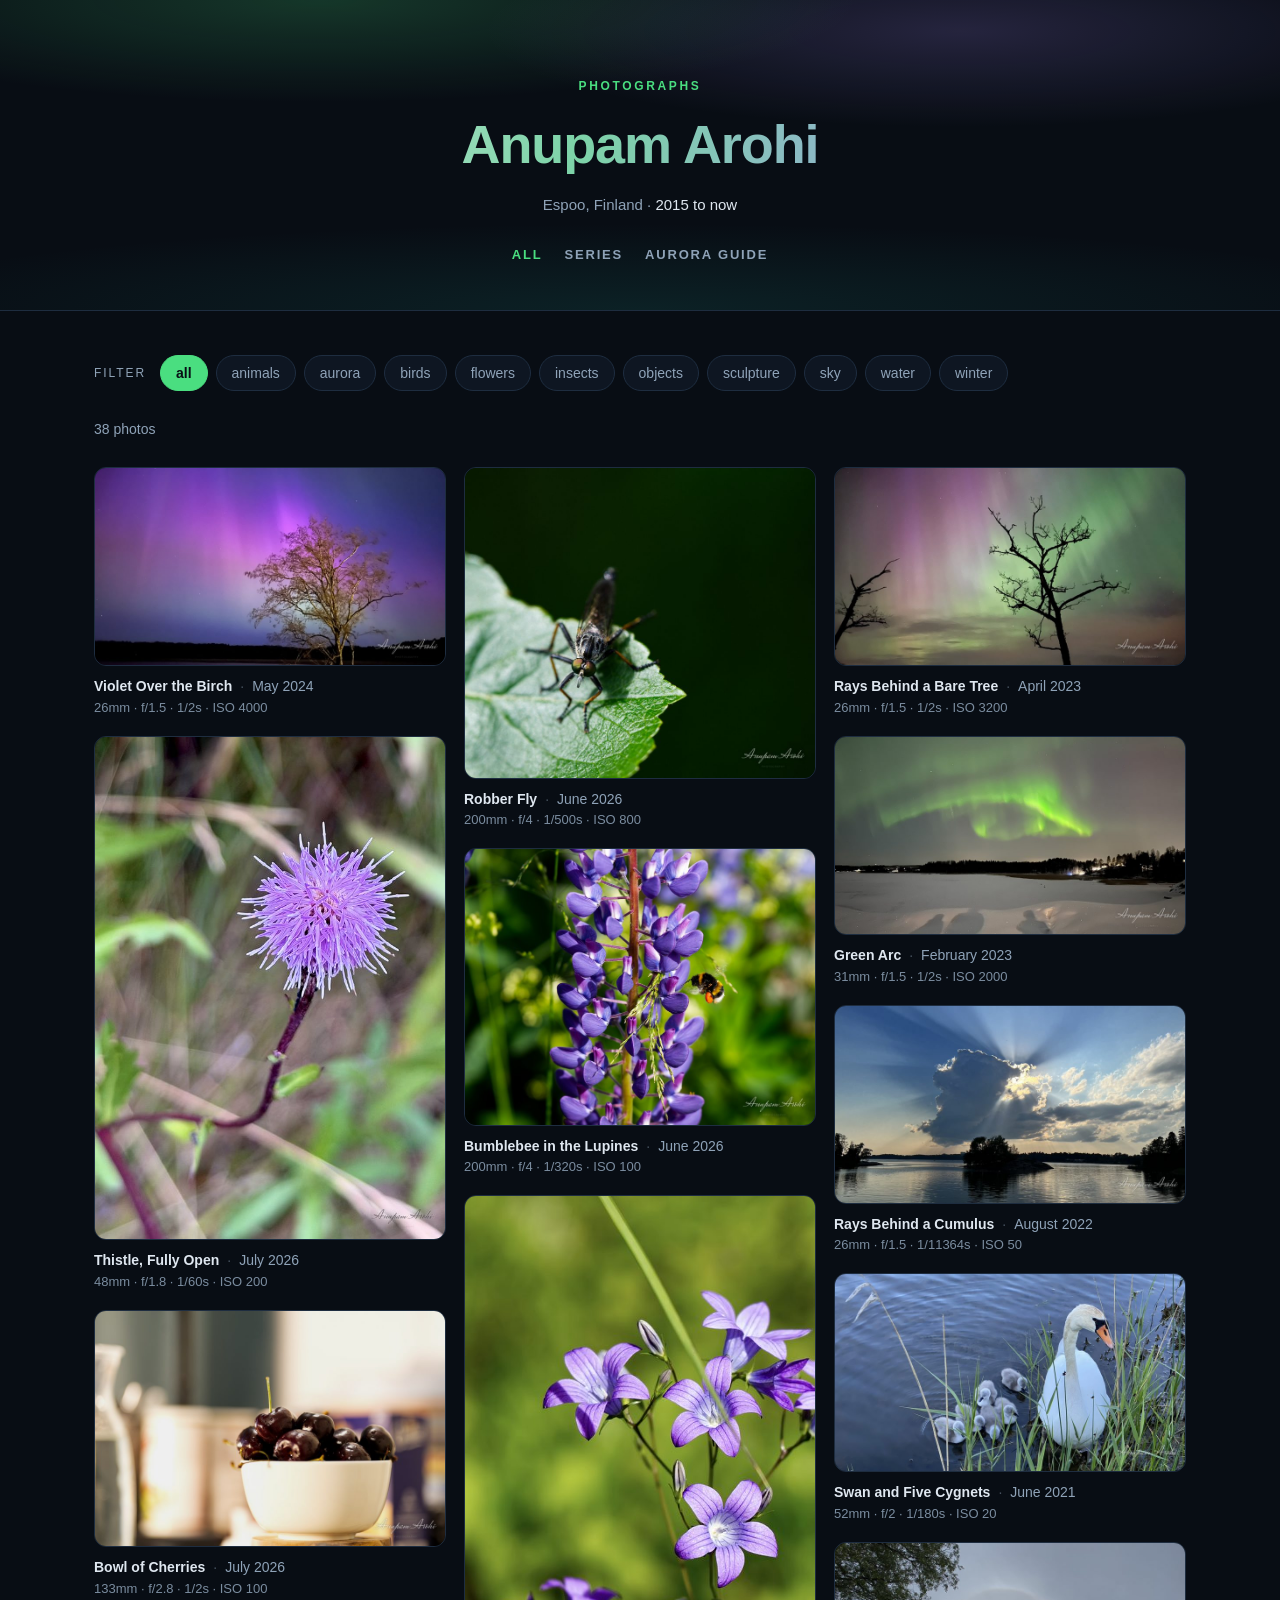
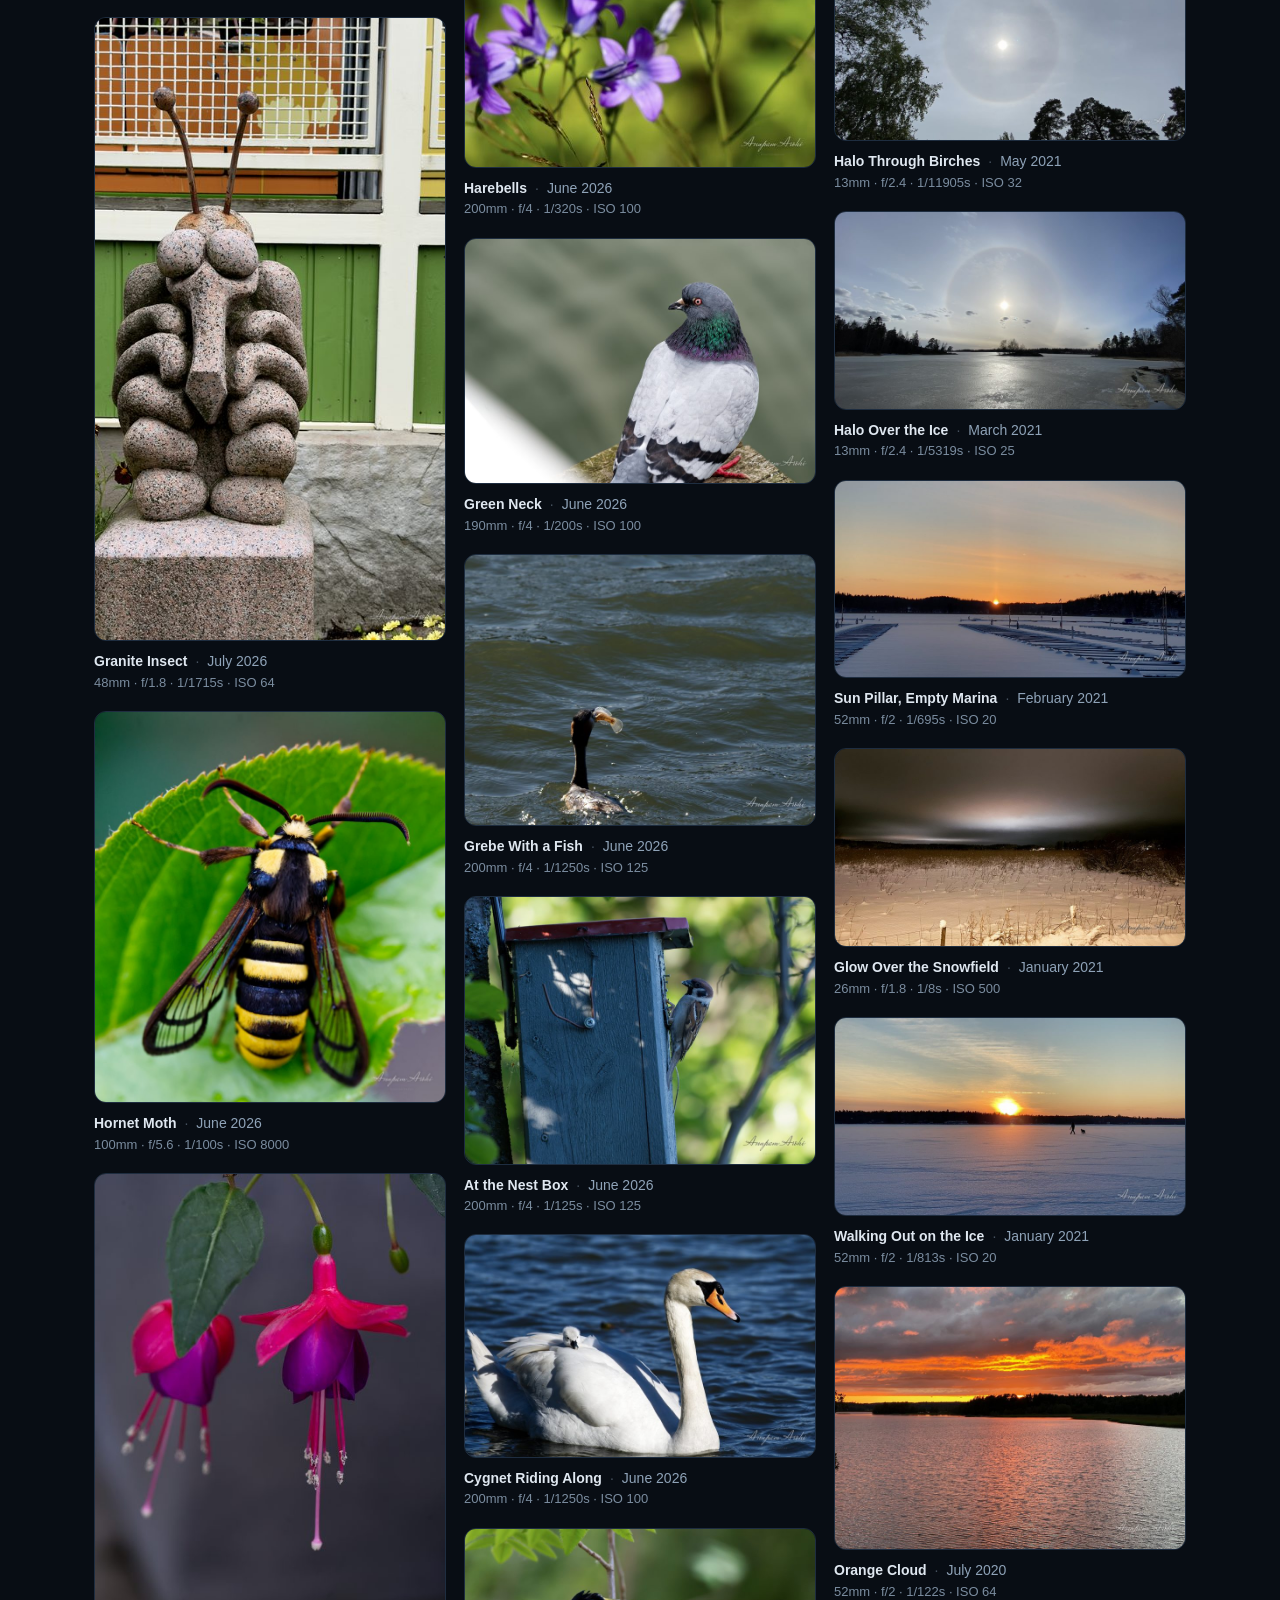
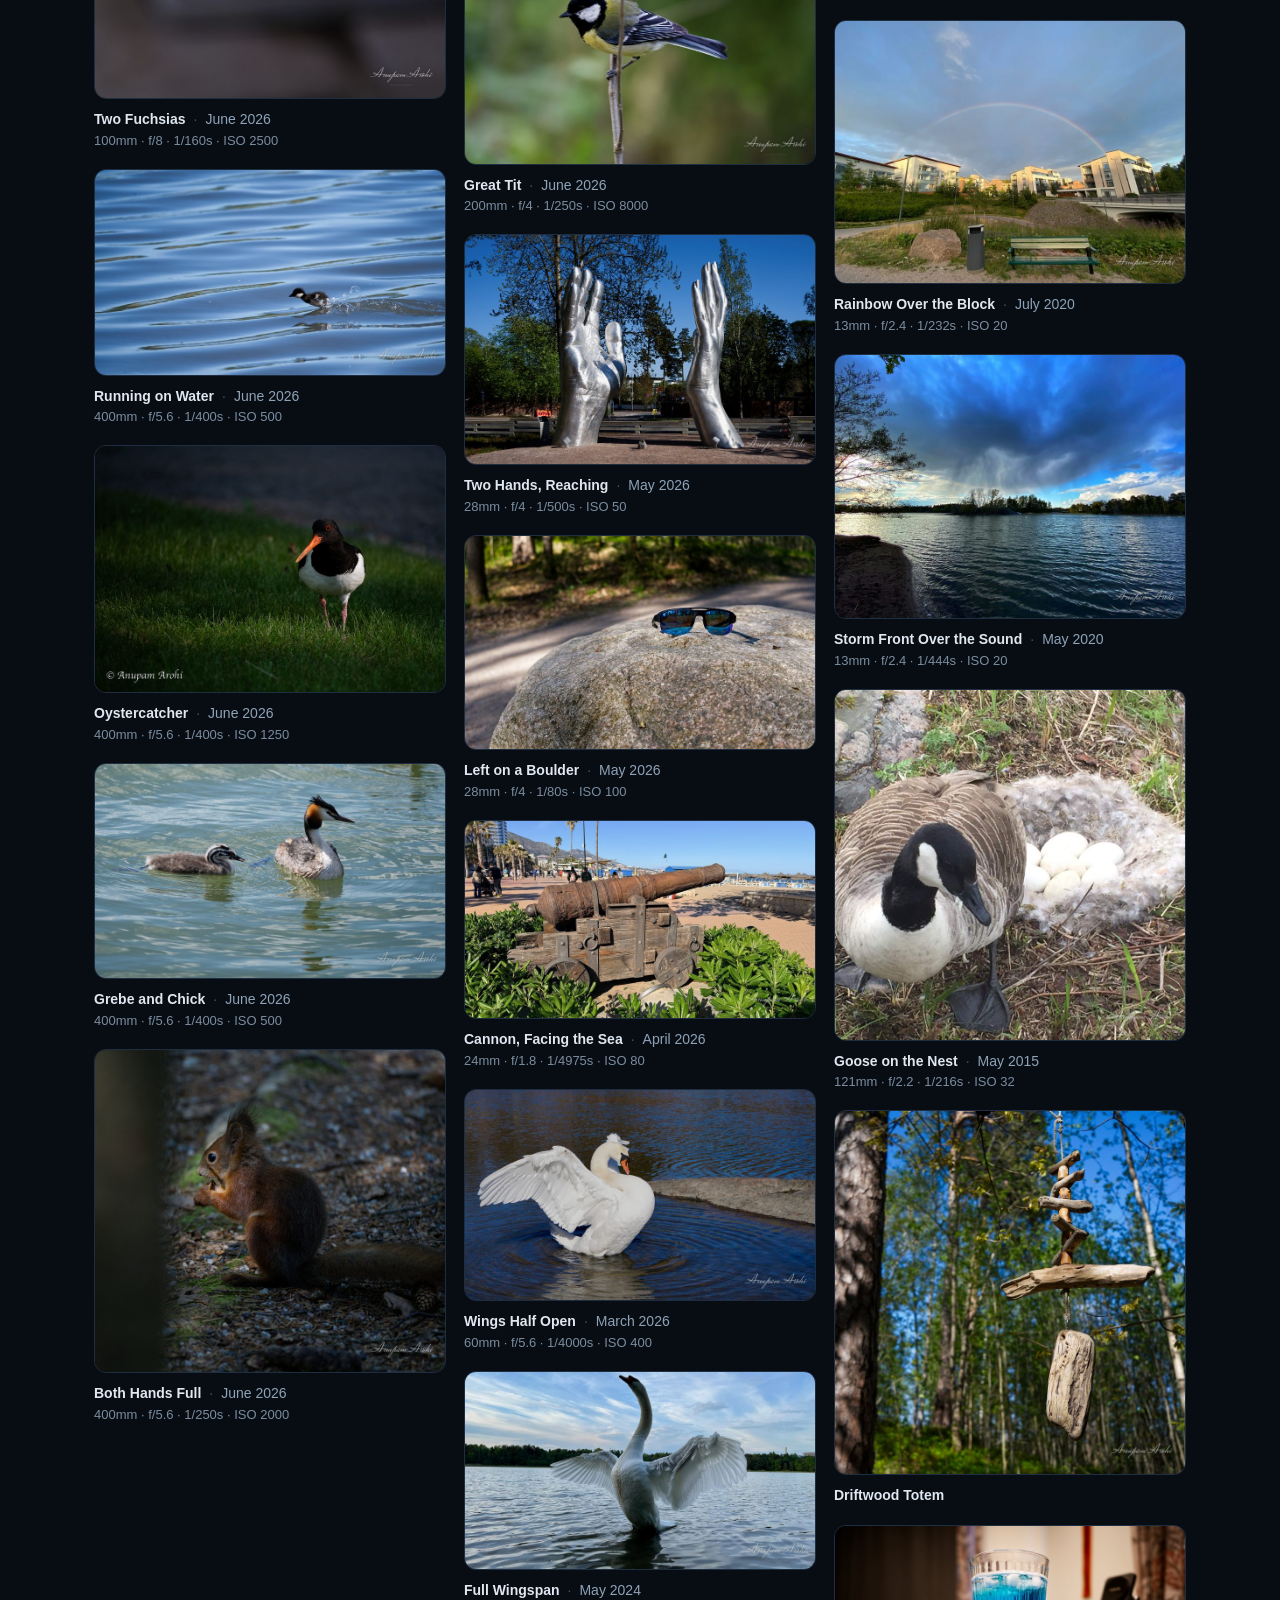
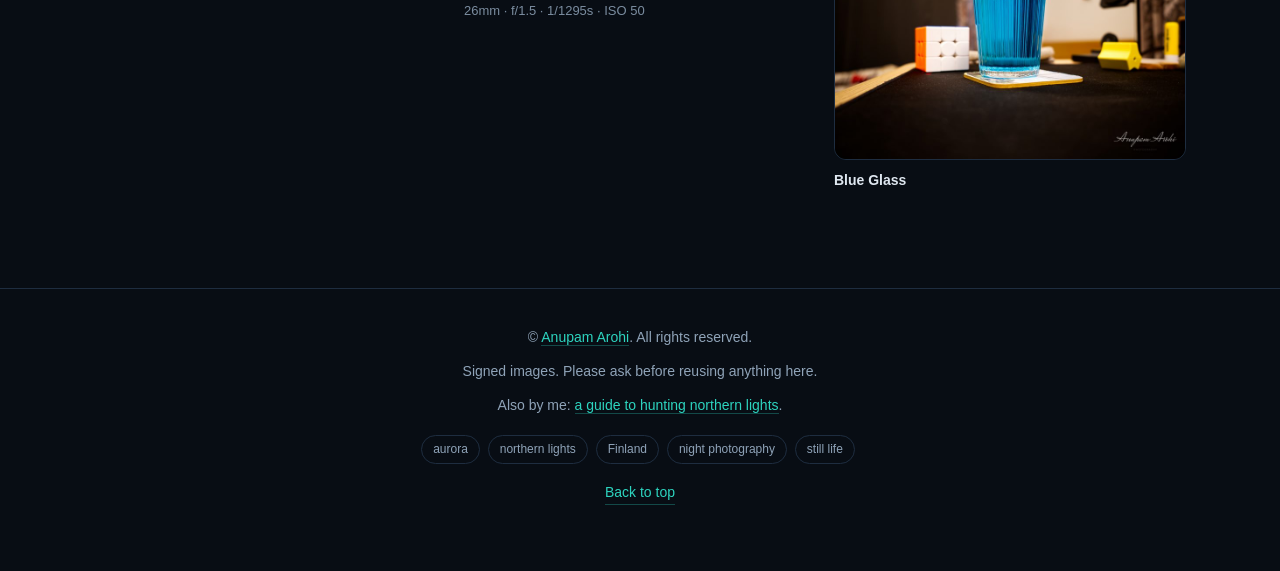
==== commit 15258e36: "Added link to about" ====
--- a/index.html
+++ b/index.html
@@ -109,9 +109,9 @@
 </main>
 
 <footer id="rights">
-  <p>&copy; Anupam Arohi. All rights reserved.</p>
+  <p>&copy; <a href="https://anupam-arohi.github.io/about/">Anupam Arohi</a>. All rights reserved.</p>
   <p>Signed images. Please ask before reusing anything here.</p>
-  <p>Photographs by <a href="https://anupam-arohi.github.io/about/">Anupam Arohi</a>. Also by me: <a href="https://anupam-arohi.github.io/auroras/">a guide to hunting northern lights</a>.</p>
+  <p>Also by me: <a href="https://anupam-arohi.github.io/auroras/">a guide to hunting northern lights</a>.</p>
   <div class="tags">
     <span class="tag">aurora</span>
     <span class="tag">northern lights</span>
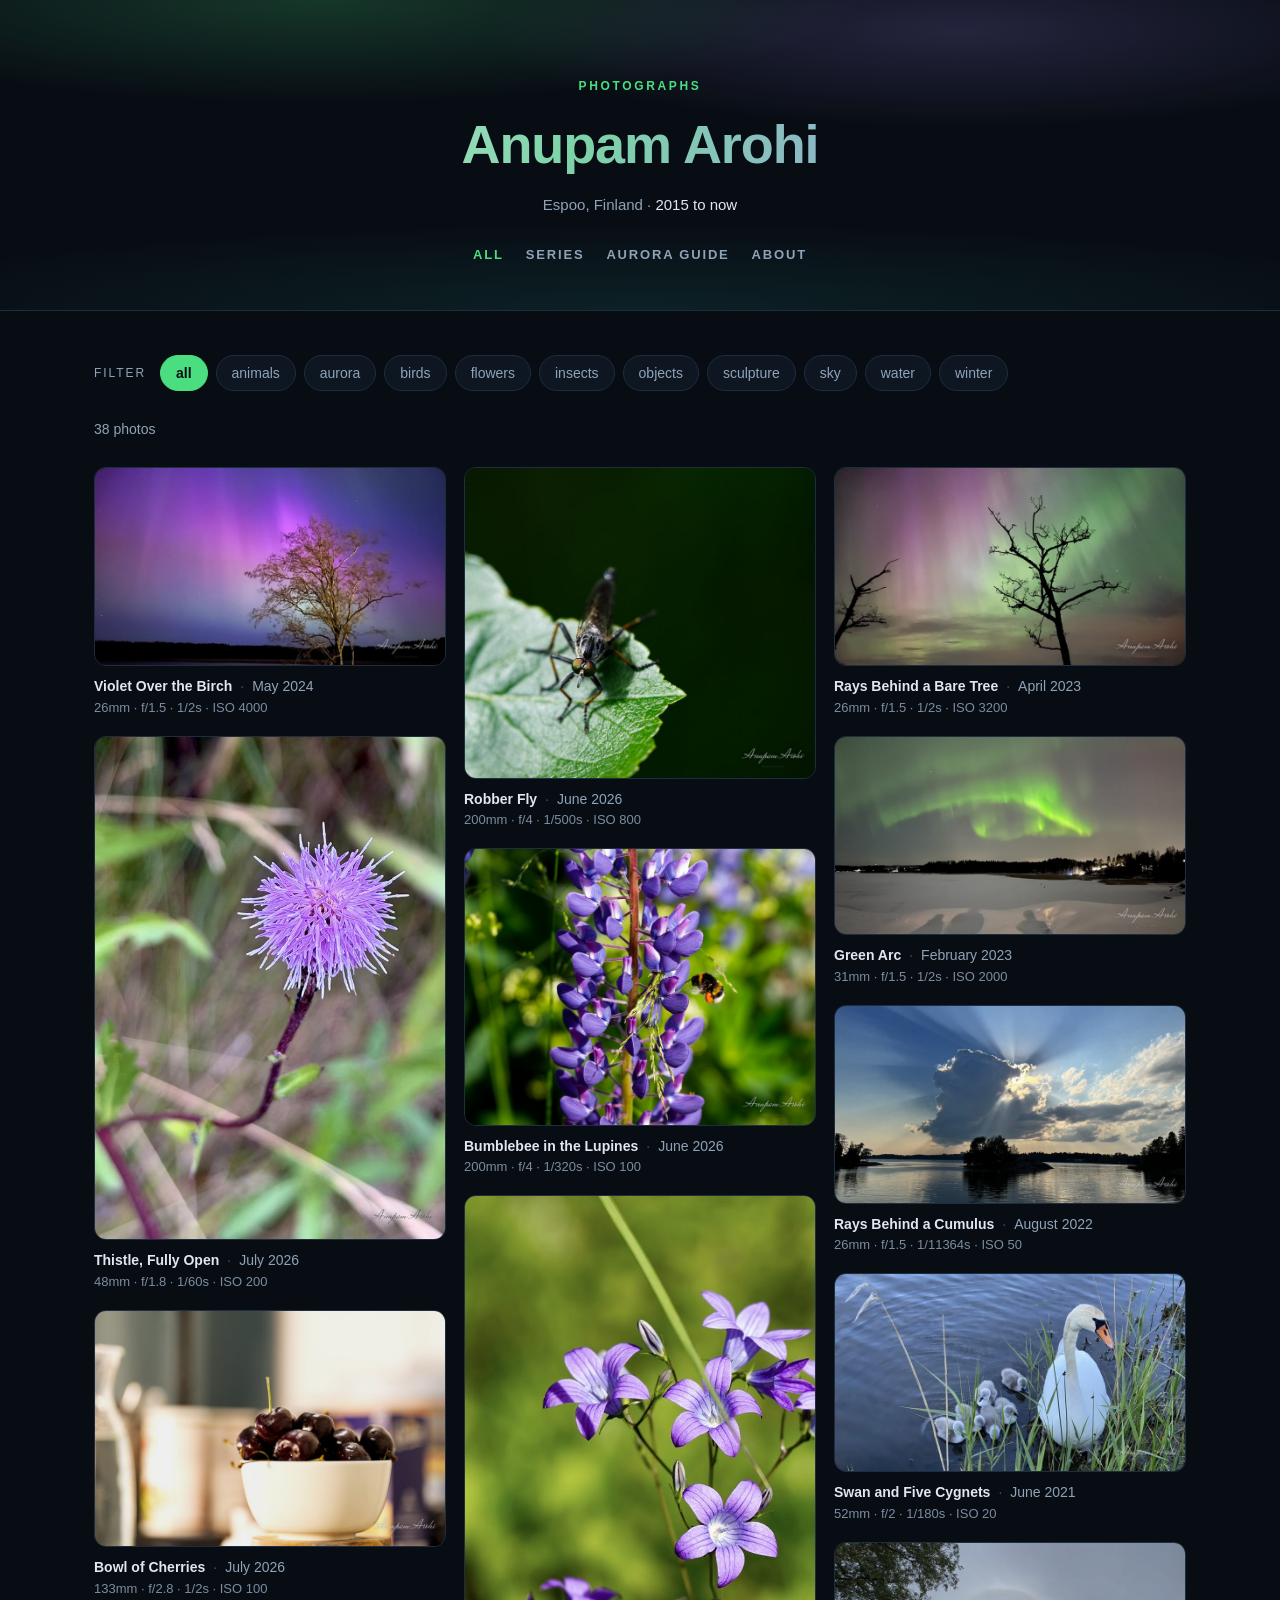
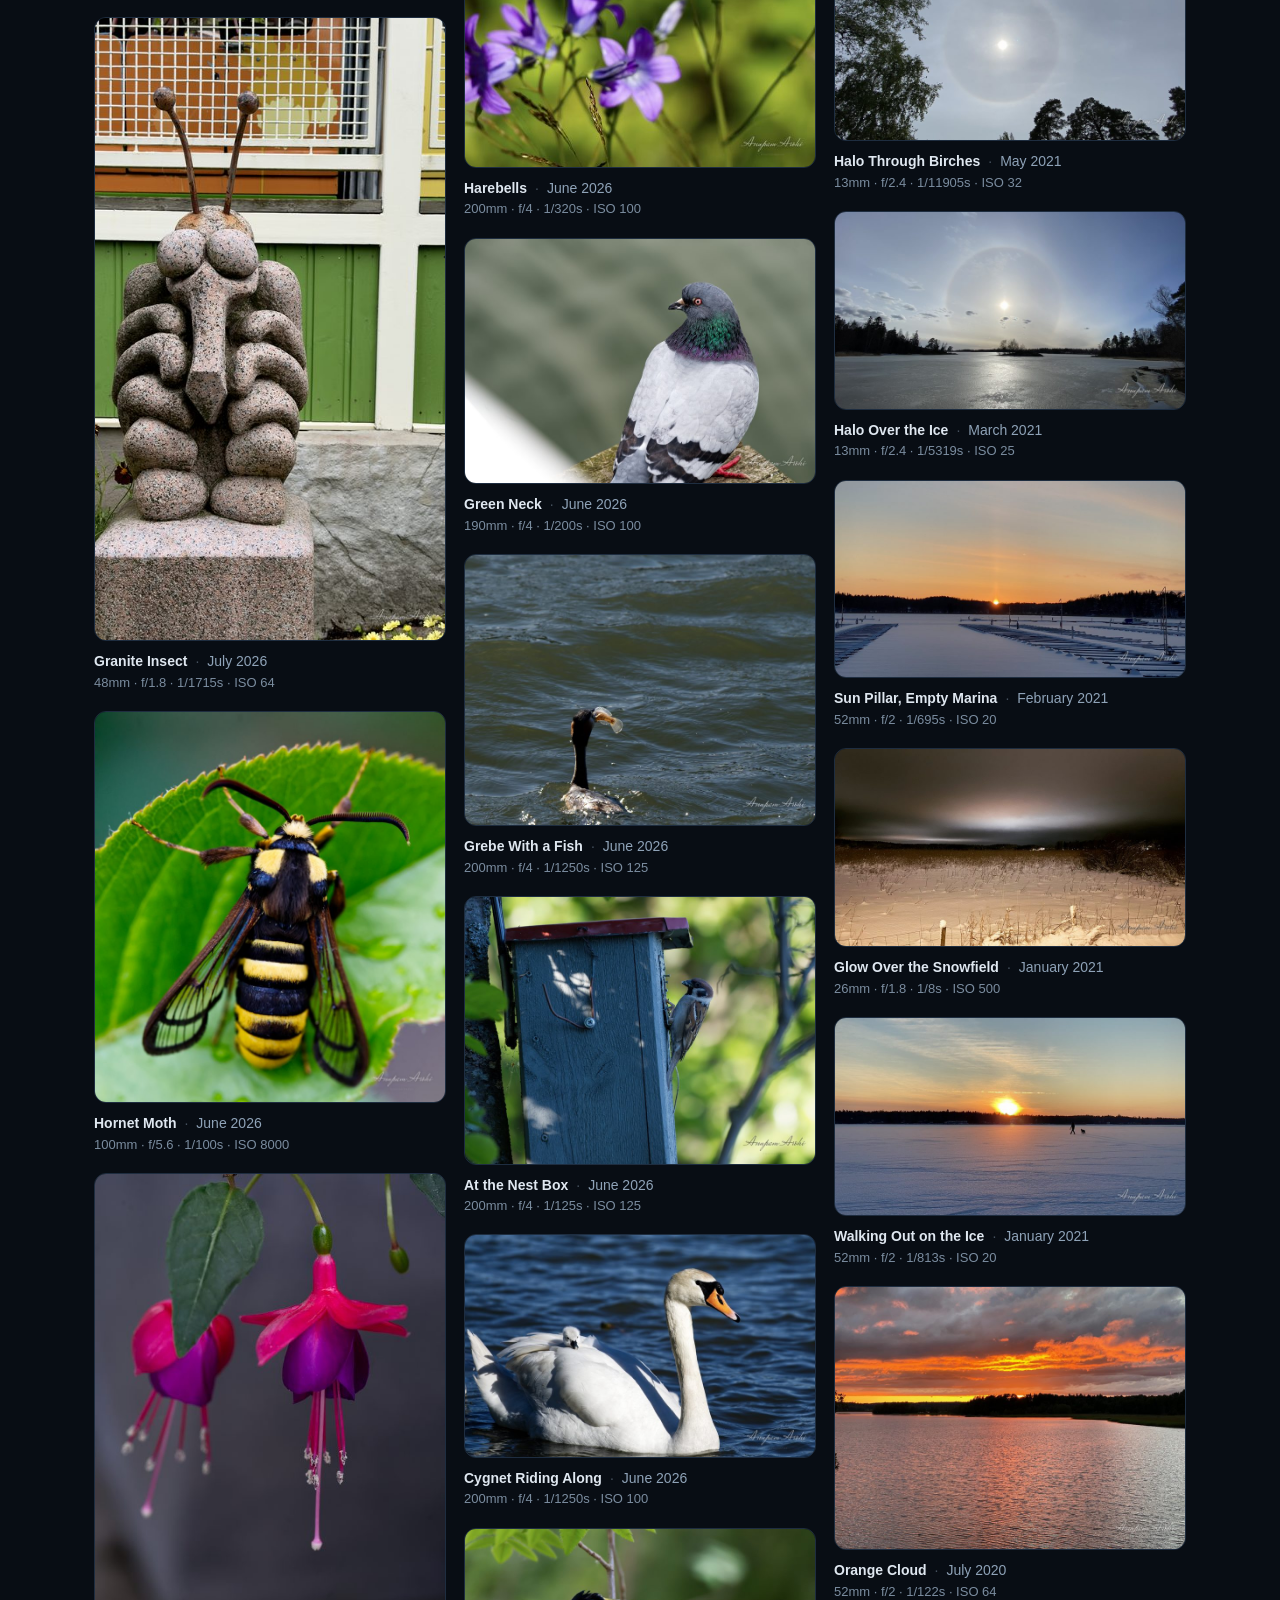
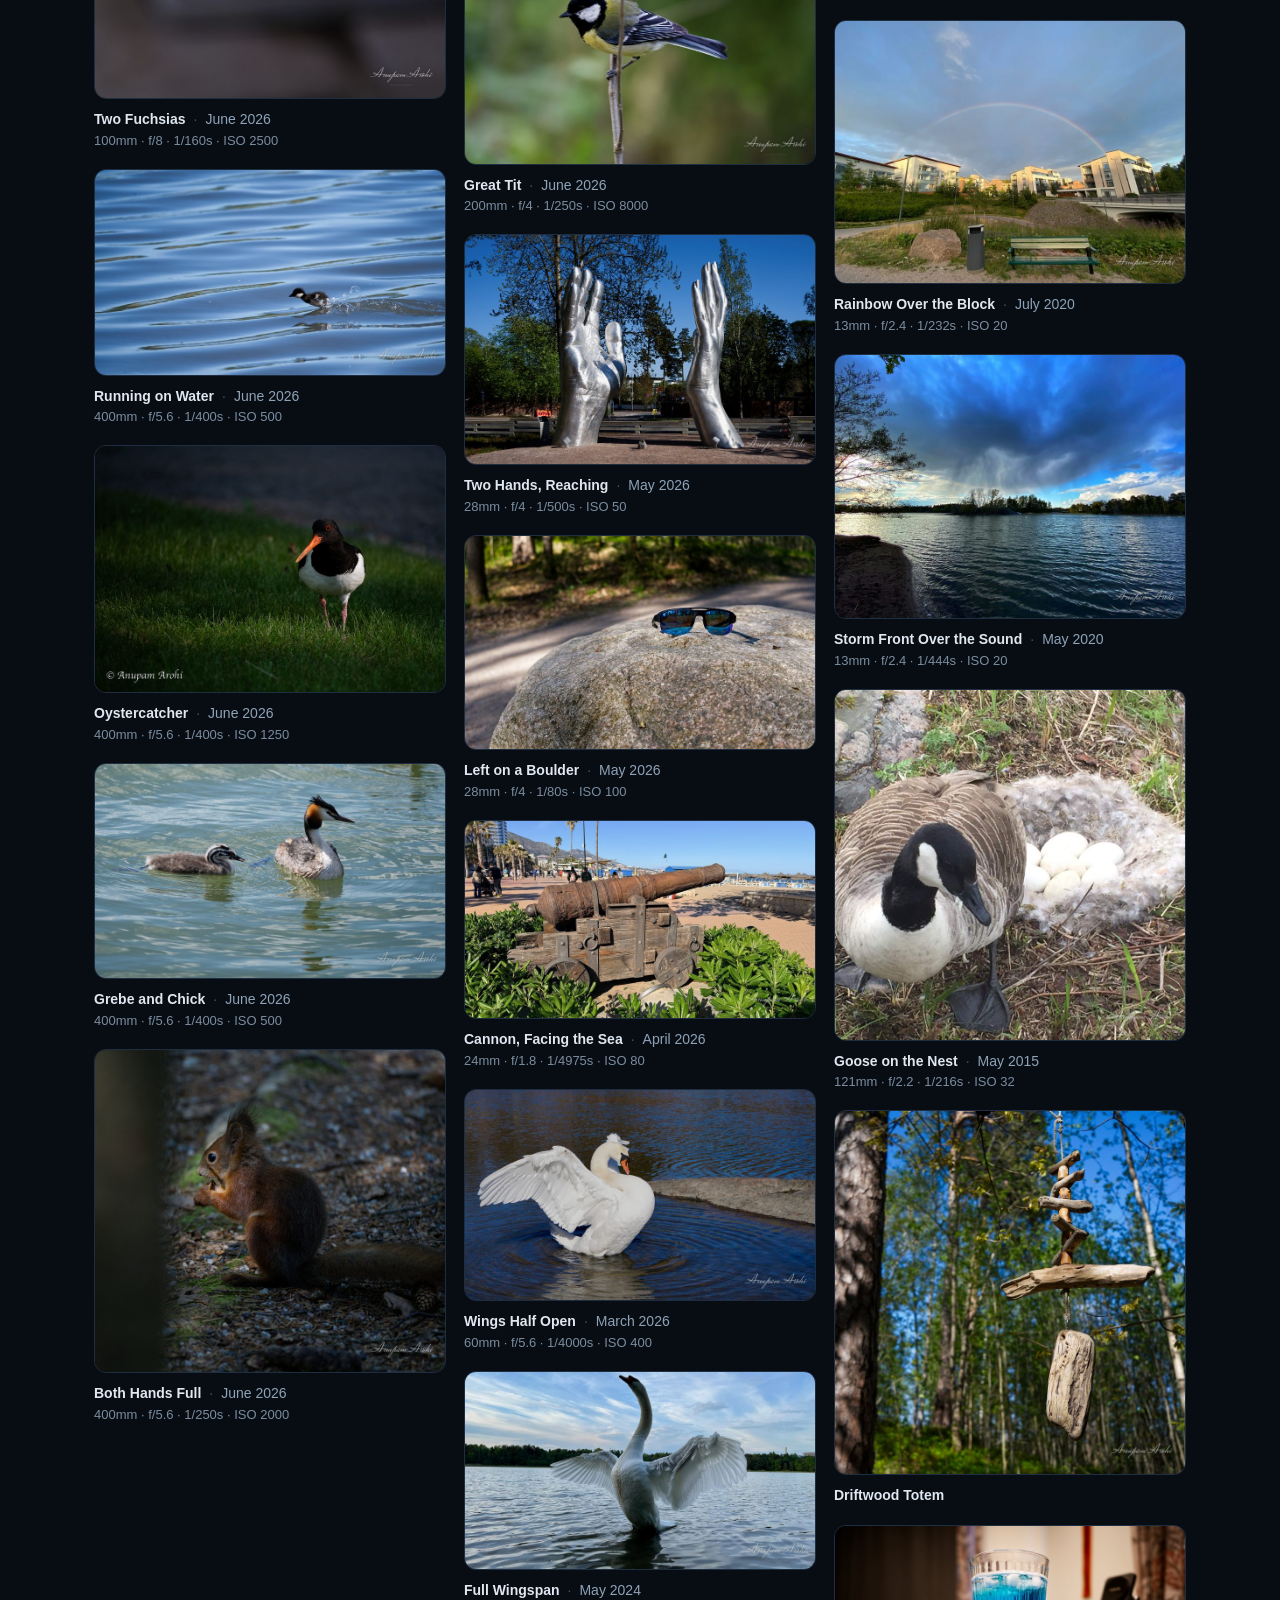
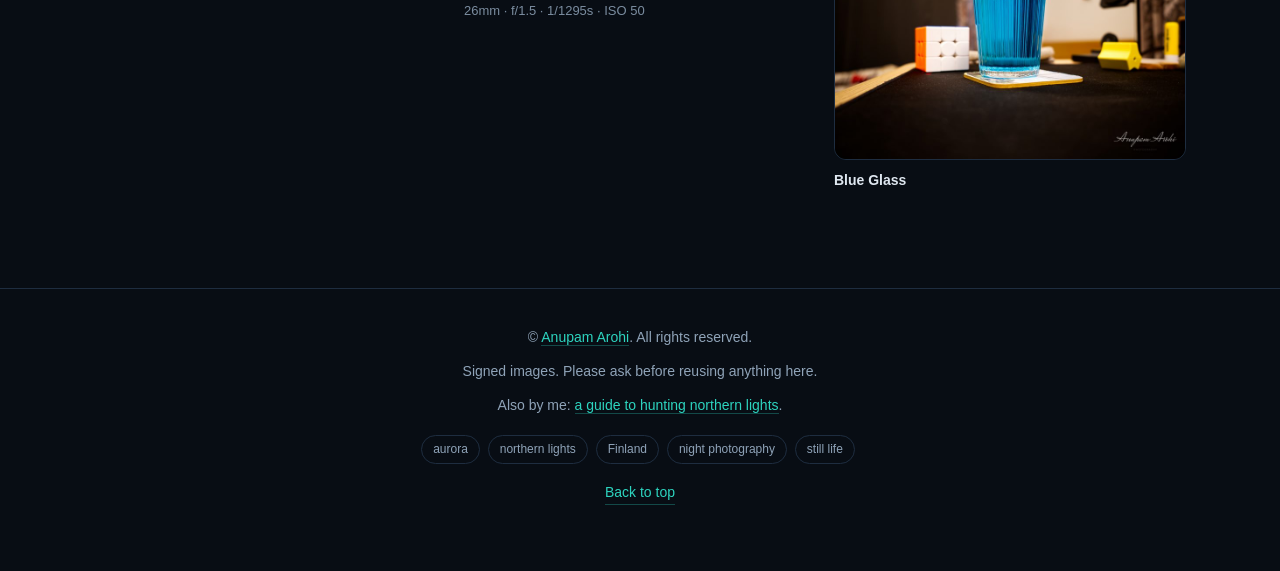
==== commit 0c16da2b: "Added link to about" ====
--- a/index.html
+++ b/index.html
@@ -51,6 +51,7 @@
     <li><a href="./" aria-current="page">All</a></li>
     <li><a href="series/">Series</a></li>
     <li><a href="https://anupam-arohi.github.io/auroras/">Aurora guide</a></li>
+    <li><a href="https://anupam-arohi.github.io/about/">About</a></li>
   </ul>
 </header>
 
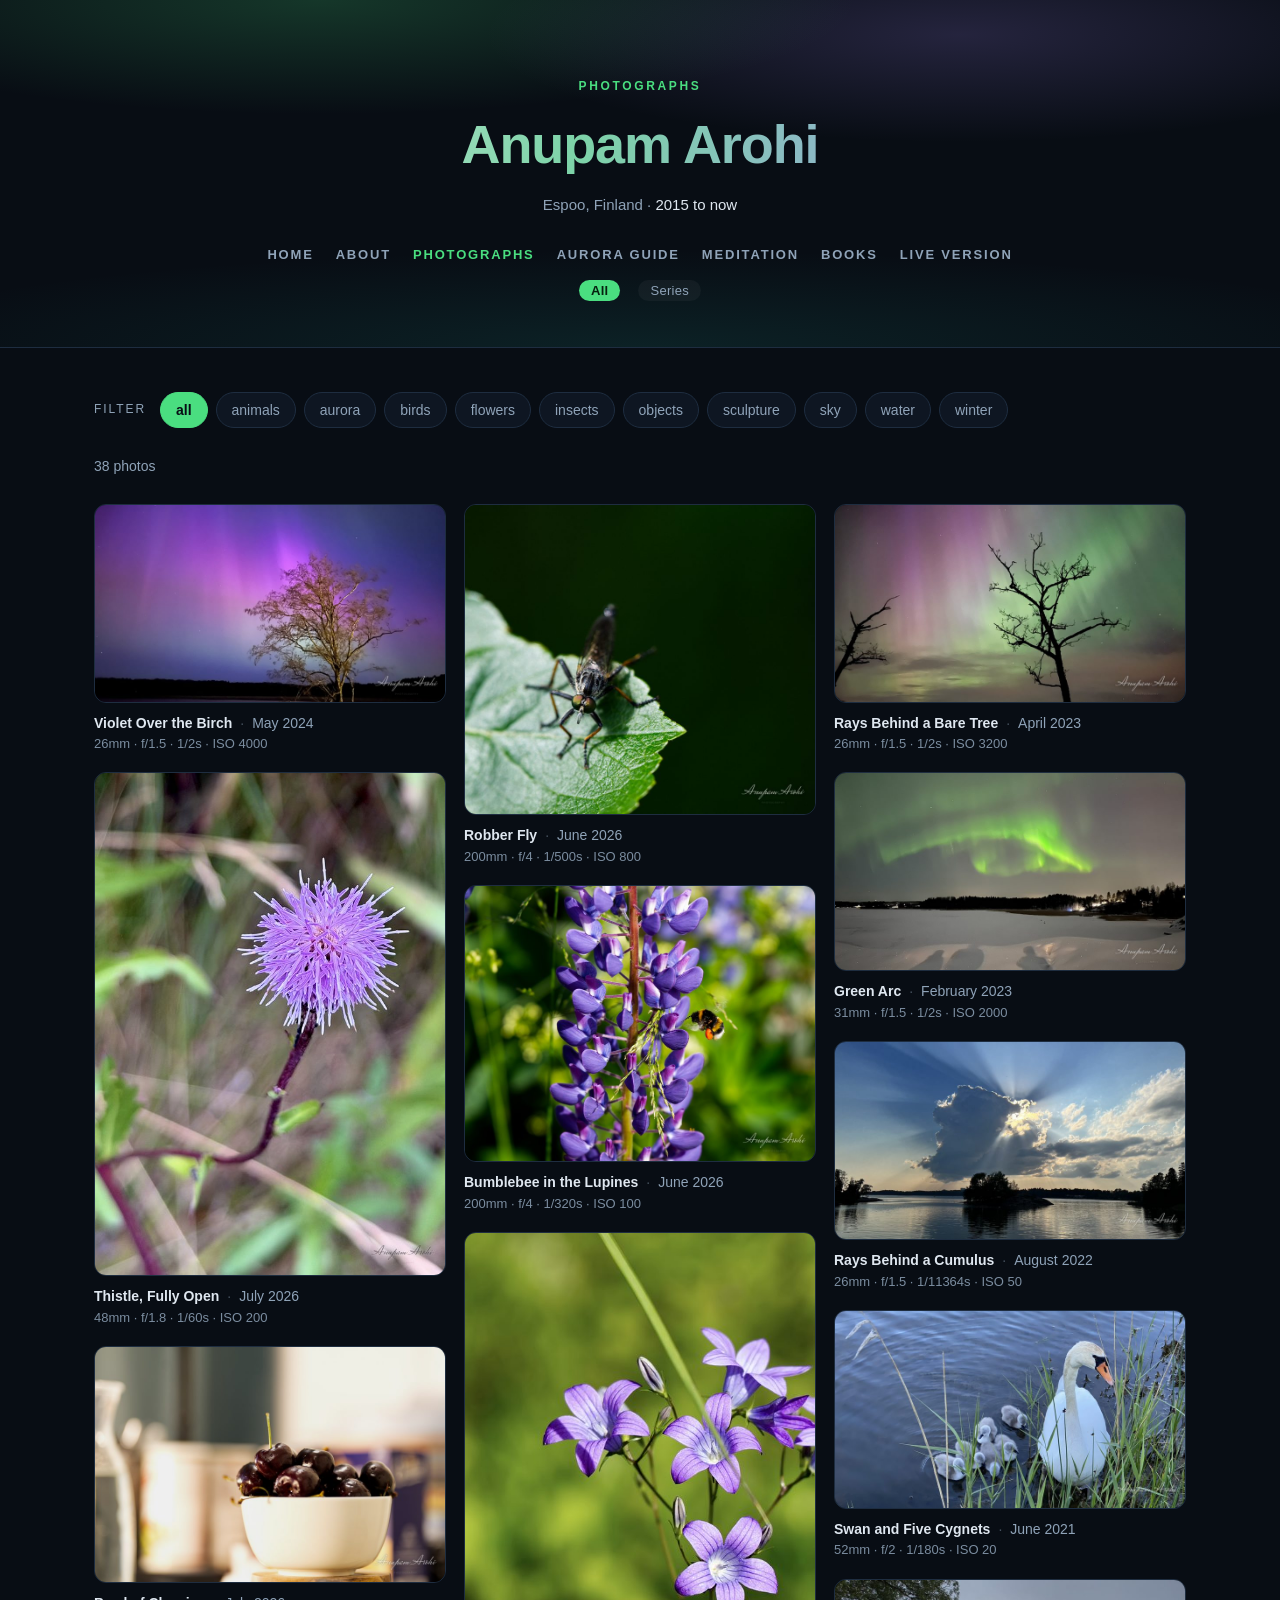
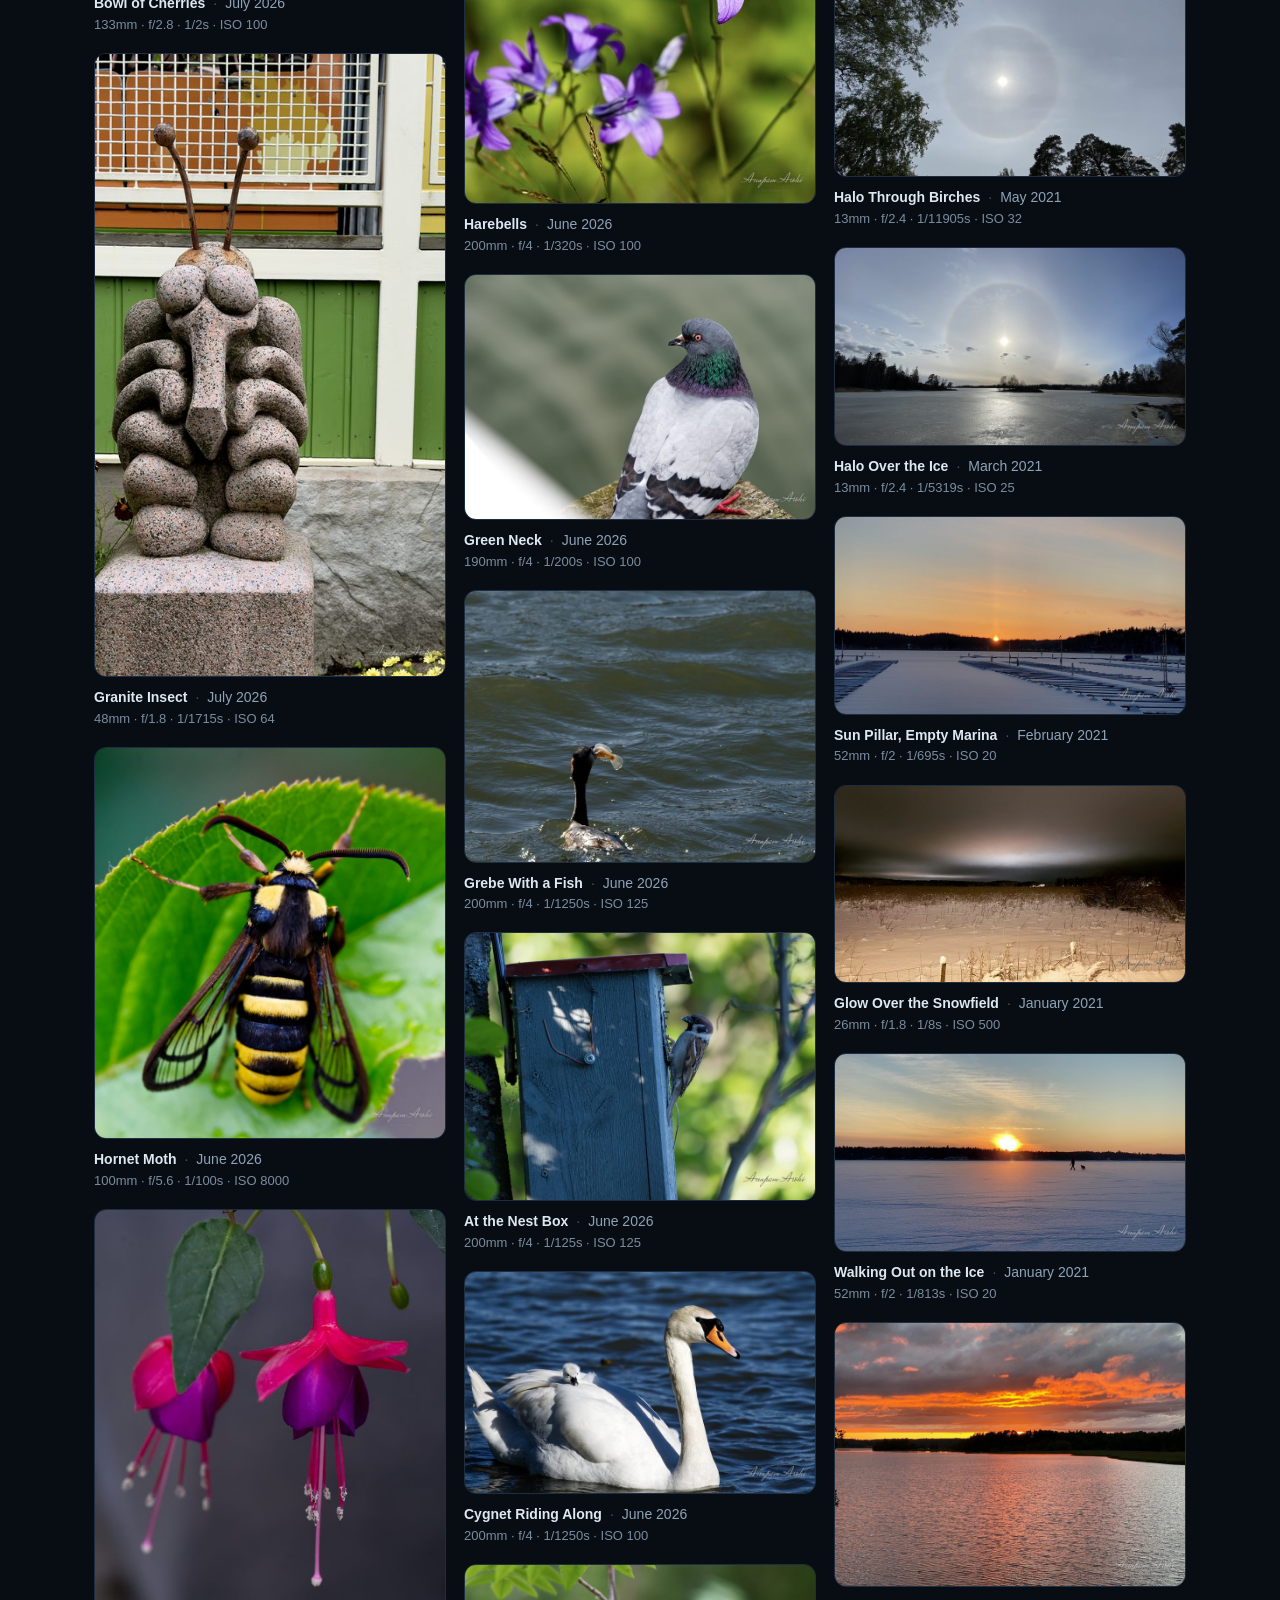
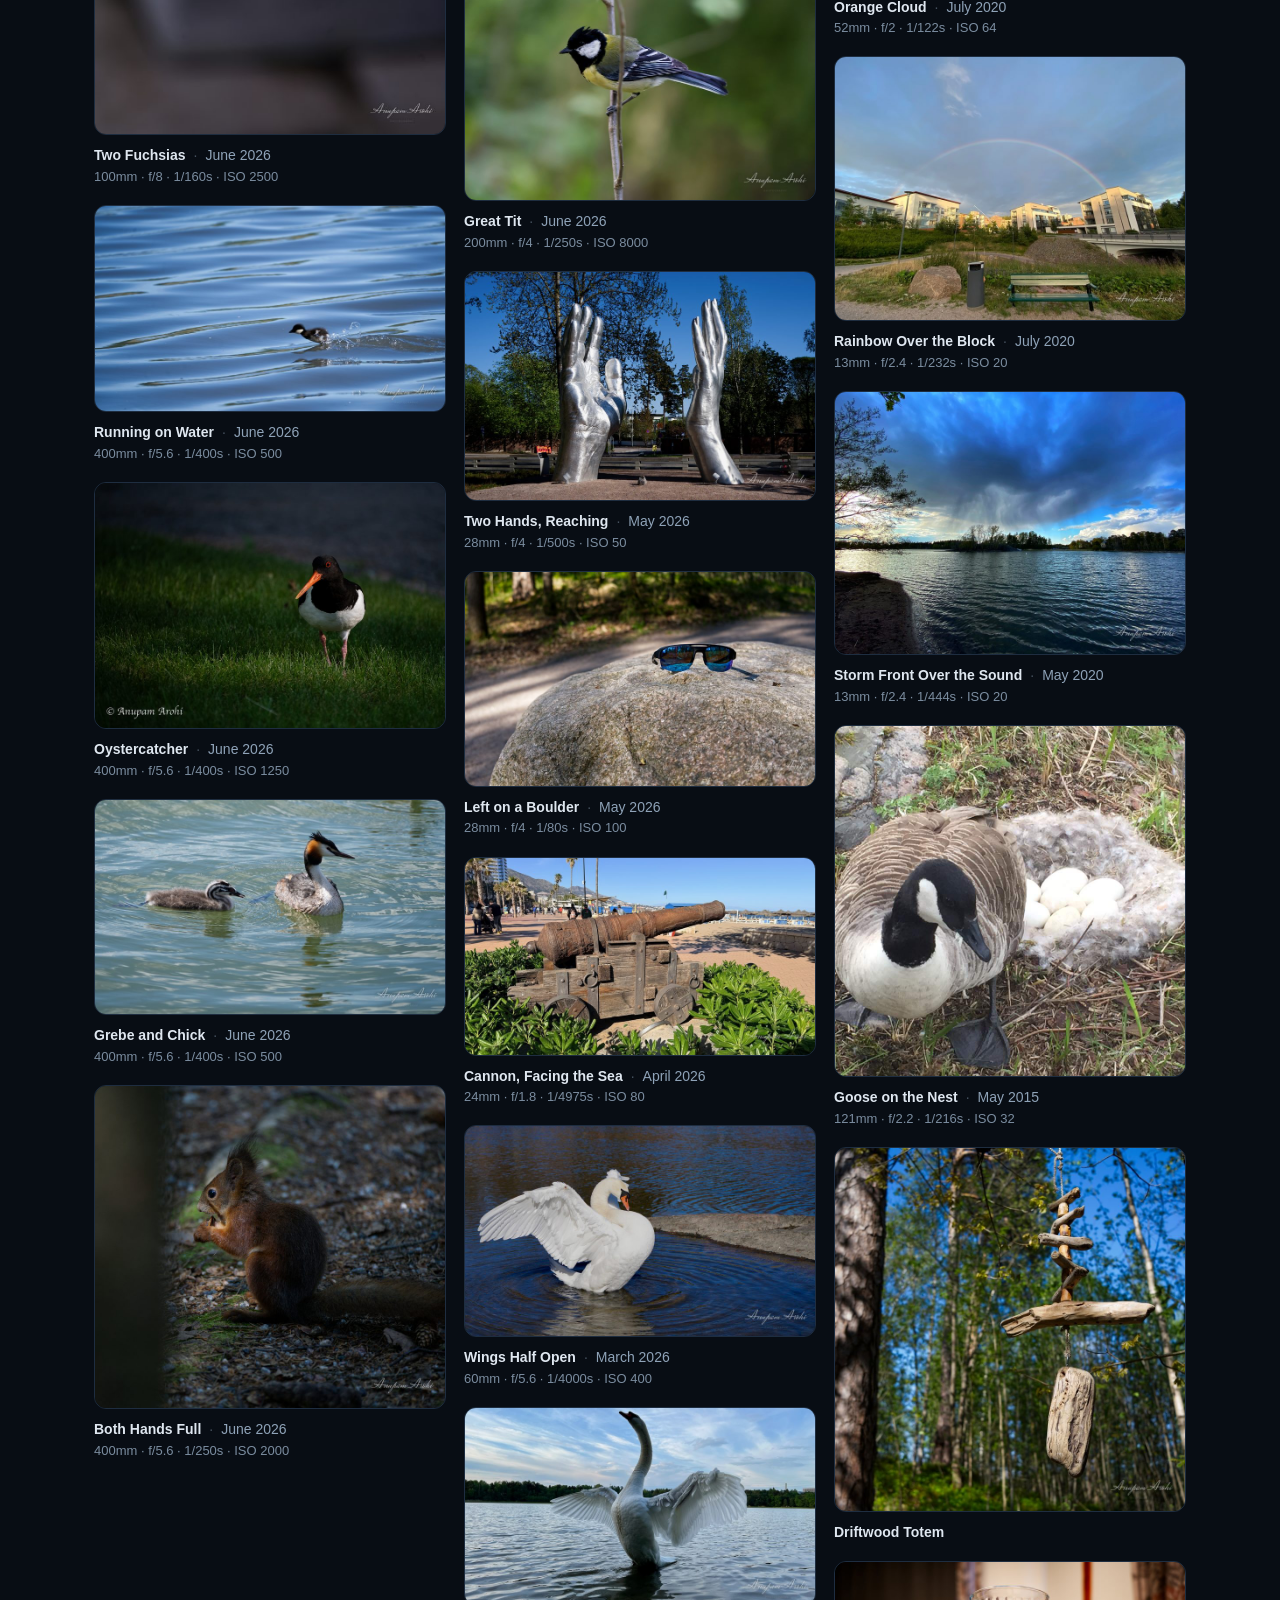
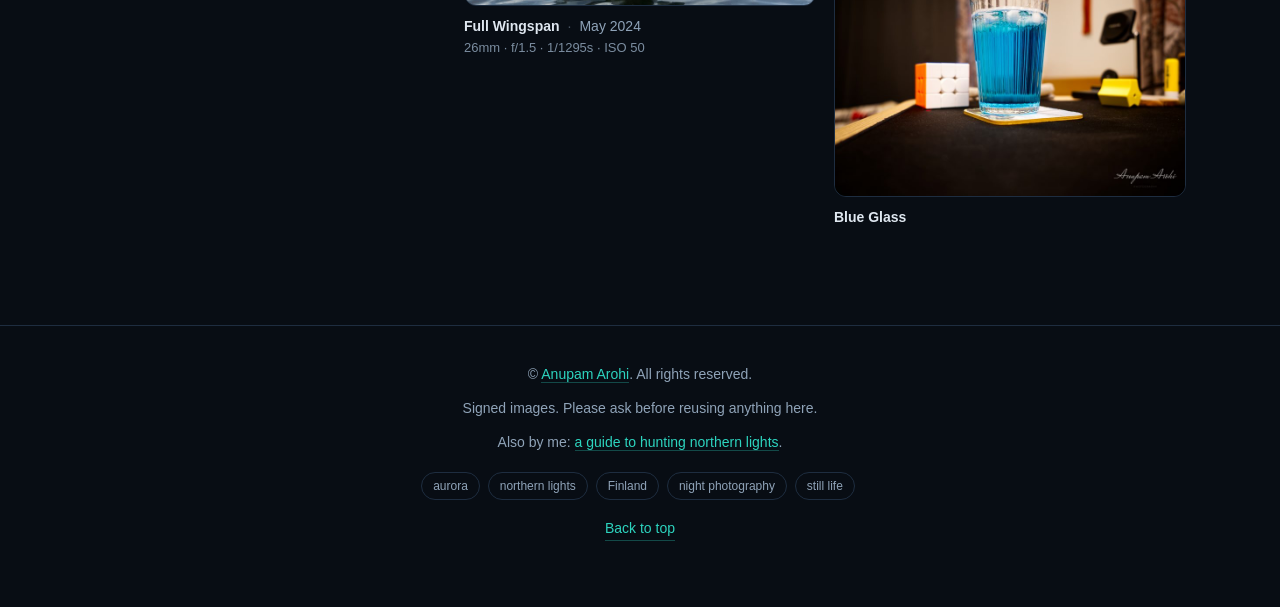
==== commit 73c3807c: "Making site cohesive" ====
--- a/index.html
+++ b/index.html
@@ -18,6 +18,7 @@
 <meta name="twitter:card" content="summary_large_image">
 <meta name="theme-color" content="#080d14">
 
+<link rel="stylesheet" href="site.css">
 <link rel="stylesheet" href="gallery.css">
 
 <script type="application/ld+json">
@@ -47,12 +48,23 @@
   <p class="kicker">Photographs</p>
   <h1>Anupam Arohi</h1>
   <p class="byline">Espoo, Finland &middot; <span>2015 to now</span></p>
+  <!-- site-nav:start current="photos" -->
   <ul class="nav">
-    <li><a href="./" aria-current="page">All</a></li>
-    <li><a href="series/">Series</a></li>
-    <li><a href="https://anupam-arohi.github.io/auroras/">Aurora guide</a></li>
-    <li><a href="https://anupam-arohi.github.io/about/">About</a></li>
+    <li><a href="/">Home</a></li>
+    <li><a href="/about/">About</a></li>
+    <li><a href="/photos/" aria-current="page">Photographs</a></li>
+    <li><a href="/auroras/">Aurora guide</a></li>
+    <li><a href="/about/meditation.html">Meditation</a></li>
+    <li><a href="/books/">Books</a></li>
+    <li><a href="/lv/">Live Version</a></li>
   </ul>
+  <!-- site-nav:end -->
+  <!-- site-subnav:start set="photos" current="all" -->
+  <ul class="subnav">
+    <li><a href="/photos/" aria-current="page">All</a></li>
+    <li><a href="/photos/series/">Series</a></li>
+  </ul>
+  <!-- site-subnav:end -->
 </header>
 
 <main>
@@ -110,9 +122,9 @@
 </main>
 
 <footer id="rights">
-  <p>&copy; <a href="https://anupam-arohi.github.io/about/">Anupam Arohi</a>. All rights reserved.</p>
+  <p>&copy; <a href="/about/">Anupam Arohi</a>. All rights reserved.</p>
   <p>Signed images. Please ask before reusing anything here.</p>
-  <p>Also by me: <a href="https://anupam-arohi.github.io/auroras/">a guide to hunting northern lights</a>.</p>
+  <p>Also by me: <a href="/auroras/">a guide to hunting northern lights</a>.</p>
   <div class="tags">
     <span class="tag">aurora</span>
     <span class="tag">northern lights</span>
--- a/site.css
+++ b/site.css
@@ -0,0 +1,149 @@
+/* ============================================================================
+   site.css  ·  the shared shell for anupam-arohi.github.io
+   ----------------------------------------------------------------------------
+   SOURCE OF TRUTH: anupam-arohi.github.io/_shared/site.css
+   DO NOT EDIT THE COPIES. Edit the source, then run:
+
+       python3 _shared/sync.py
+
+   which copies this file into every site repo and re-stamps the nav.
+
+   Scope: design tokens, base typography, skip link, hero, site nav, footer.
+   Anything page-specific belongs in that site's own stylesheet, which loads
+   AFTER this one and may override freely.
+   ========================================================================== */
+
+:root{
+  --bg:#080d14;
+  --bg-soft:#0e1622;
+  --panel:#121c2a;
+  --border:#1e2d40;
+  --text:#dfe7f0;
+  --muted:#8fa3b8;
+  --green:#4ade80;
+  --teal:#2dd4bf;
+  --violet:#a78bfa;
+  --pink:#f472b6;
+  --amber:#fbbf24;
+  /* Default reading width. Each site overrides this in its own stylesheet:
+     prose pages use 820-840px, the gallery widens to 1140px. */
+  --maxw:840px;
+}
+
+*{box-sizing:border-box}
+html{scroll-behavior:smooth}
+body{
+  margin:0;
+  background:var(--bg);
+  color:var(--text);
+  font:400 17px/1.72 -apple-system,BlinkMacSystemFont,"Segoe UI",Roboto,"Helvetica Neue",Arial,sans-serif;
+  -webkit-font-smoothing:antialiased;
+}
+a{color:var(--teal);text-decoration:none;border-bottom:1px solid rgba(45,212,191,.3)}
+a:hover{color:var(--green);border-bottom-color:var(--green)}
+
+/* Visible focus everywhere. Never remove this without replacing it. */
+:focus-visible{
+  outline:2px solid var(--green);
+  outline-offset:3px;
+  border-radius:4px;
+}
+
+.skip{
+  position:absolute;left:-9999px;top:0;
+  background:var(--panel);color:var(--text);
+  padding:10px 16px;border:1px solid var(--border);border-radius:0 0 8px 0;z-index:200;
+}
+.skip:focus{left:0}
+
+/* ---------- hero ---------- */
+.hero{
+  position:relative;
+  padding:76px 24px 44px;
+  text-align:center;
+  overflow:hidden;
+  border-bottom:1px solid var(--border);
+}
+.hero::before{
+  content:"";
+  position:absolute;inset:0;
+  background:
+    radial-gradient(ellipse 70% 55% at 25% 0%, rgba(74,222,128,.20), transparent 60%),
+    radial-gradient(ellipse 60% 50% at 75% 10%, rgba(167,139,250,.18), transparent 62%),
+    radial-gradient(ellipse 90% 40% at 50% 100%, rgba(45,212,191,.10), transparent 70%);
+  pointer-events:none;
+}
+.hero > *{position:relative}
+.kicker{
+  font-size:12px;letter-spacing:.22em;text-transform:uppercase;
+  color:var(--green);margin:0 0 18px;font-weight:600;
+}
+h1{
+  margin:0 0 18px;
+  font-size:clamp(32px,6.2vw,54px);
+  line-height:1.1;font-weight:700;letter-spacing:-.02em;
+  background:linear-gradient(100deg,#e8f5ee 0%,#7dd3a8 45%,#a78bfa 100%);
+  -webkit-background-clip:text;background-clip:text;
+  -webkit-text-fill-color:transparent;
+}
+.byline{color:var(--muted);font-size:15px;margin:0}
+.byline span{color:var(--text)}
+
+/* h1 is a gradient clipped to the text, which would swallow a colour emoji.
+   This span opts back out so the glyph paints normally. */
+.emoji{
+  -webkit-text-fill-color:initial;
+  background:none;
+  font-size:.78em;
+  vertical-align:.06em;
+}
+
+/* ---------- site nav ----------
+   Identical on every page of every site. Generated between the
+   <!-- site-nav:start --> markers by _shared/sync.py. Do not hand-edit. */
+.nav{
+  display:flex;gap:22px;justify-content:center;flex-wrap:wrap;
+  margin:26px 0 0;padding:0;list-style:none;
+  font-size:13px;letter-spacing:.14em;text-transform:uppercase;font-weight:600;
+}
+.nav a{color:var(--muted);border:0}
+.nav a:hover,.nav a[aria-current="page"]{color:var(--green)}
+
+/* ---------- section nav ----------
+   Second row, for navigation WITHIN one site (photos: All / Series).
+   Deliberately lighter than .nav so the two levels never read as one bar. */
+.subnav{
+  display:flex;gap:18px;justify-content:center;flex-wrap:wrap;
+  margin:14px 0 0;padding:0;list-style:none;
+  font-size:13px;font-weight:500;letter-spacing:.02em;
+}
+.subnav a{
+  color:var(--muted);border:0;
+  padding:3px 12px;border-radius:100px;
+  background:rgba(255,255,255,.04);
+}
+.subnav a:hover{color:var(--text);background:rgba(255,255,255,.09)}
+.subnav a[aria-current="page"]{
+  color:#06210f;background:var(--green);font-weight:650;
+}
+
+/* ---------- layout ----------
+   h2 is deliberately NOT here: the prose sites want generous space above a
+   heading, the gallery and the guide want it tight. Each site sets its own. */
+main{max-width:var(--maxw);margin:0 auto;padding:0 24px 96px}
+p{margin:0 0 16px}
+
+/* ---------- footer ---------- */
+footer{
+  border-top:1px solid var(--border);
+  padding:36px 24px 56px;text-align:center;
+  color:var(--muted);font-size:14px;
+}
+footer p{margin:0 0 10px}
+.top{display:inline-block;margin-top:8px}
+
+/* ---------- motion ---------- */
+@media(prefers-reduced-motion:reduce){
+  html{scroll-behavior:auto}
+  *,*::before,*::after{transition-duration:.001ms !important;animation-duration:.001ms !important}
+}
--- a/gallery.css
+++ b/gallery.css
@@ -1,106 +1,19 @@
 /* ============================================================================
    gallery.css
    ----------------------------------------------------------------------------
-   DELIBERATE DEVIATION from "everything inline in the HTML".
-   The auroras guide is one page, so inlining was free there. This site has a
-   home page, a series index and one page per series, all sharing the same grid,
-   chips and lightbox. Inlining would mean five copies of the same CSS drifting
-   apart. Shared stylesheet, still zero build step, still opens from disk.
-
-   The colour tokens below are copied verbatim from
-   github.com/anupam-arohi/auroras/blob/main/index.html
-   so the two sites read as one body of work. Keep them in sync by hand.
+   Page-specific styles only. The shared shell (colour tokens, base type, skip
+   link, hero, nav, footer) lives in site.css, which every page loads first.
+   site.css is generated: edit it in the root repo's _shared/ and run sync.py,
+   never here.
    ========================================================================== */
 
 :root{
-  --bg:#080d14;
-  --bg-soft:#0e1622;
-  --panel:#121c2a;
-  --border:#1e2d40;
-  --text:#dfe7f0;
-  --muted:#8fa3b8;
-  --green:#4ade80;
-  --teal:#2dd4bf;
-  --violet:#a78bfa;
-  --pink:#f472b6;
-  --amber:#fbbf24;
-  /* widened from the guide's 820px: this site is images, not prose */
+  /* images, so wider than the prose sites */
   --maxw:1140px;
 }
 
-*{box-sizing:border-box}
-html{scroll-behavior:smooth}
-body{
-  margin:0;
-  background:var(--bg);
-  color:var(--text);
-  font:400 17px/1.72 -apple-system,BlinkMacSystemFont,"Segoe UI",Roboto,"Helvetica Neue",Arial,sans-serif;
-  -webkit-font-smoothing:antialiased;
-}
-a{color:var(--teal);text-decoration:none;border-bottom:1px solid rgba(45,212,191,.3)}
-a:hover{color:var(--green);border-bottom-color:var(--green)}
-
-/* Visible focus everywhere. Never remove this without replacing it. */
-:focus-visible{
-  outline:2px solid var(--green);
-  outline-offset:3px;
-  border-radius:4px;
-}
-
-.skip{
-  position:absolute;left:-9999px;top:0;
-  background:var(--panel);color:var(--text);
-  padding:10px 16px;border:1px solid var(--border);border-radius:0 0 8px 0;z-index:200;
-}
-.skip:focus{left:0}
-
-/* ---------- hero ---------- */
-.hero{
-  position:relative;
-  padding:76px 24px 44px;
-  text-align:center;
-  overflow:hidden;
-  border-bottom:1px solid var(--border);
-}
-.hero::before{
-  content:"";
-  position:absolute;inset:0;
-  background:
-    radial-gradient(ellipse 70% 55% at 25% 0%, rgba(74,222,128,.20), transparent 60%),
-    radial-gradient(ellipse 60% 50% at 75% 10%, rgba(167,139,250,.18), transparent 62%),
-    radial-gradient(ellipse 90% 40% at 50% 100%, rgba(45,212,191,.10), transparent 70%);
-  pointer-events:none;
-}
-.hero > *{position:relative}
-.kicker{
-  font-size:12px;letter-spacing:.22em;text-transform:uppercase;
-  color:var(--green);margin:0 0 18px;font-weight:600;
-}
-h1{
-  margin:0 0 18px;
-  font-size:clamp(32px,6.2vw,54px);
-  line-height:1.1;font-weight:700;letter-spacing:-.02em;
-  background:linear-gradient(100deg,#e8f5ee 0%,#7dd3a8 45%,#a78bfa 100%);
-  -webkit-background-clip:text;background-clip:text;
-  -webkit-text-fill-color:transparent;
-}
-.byline{color:var(--muted);font-size:15px;margin:0}
-.byline span{color:var(--text)}
-
-/* ---------- site nav ---------- */
-.nav{
-  display:flex;gap:22px;justify-content:center;flex-wrap:wrap;
-  margin:26px 0 0;padding:0;list-style:none;
-  font-size:13px;letter-spacing:.14em;text-transform:uppercase;font-weight:600;
-}
-.nav a{color:var(--muted);border:0}
-.nav a:hover,.nav a[aria-current="page"]{color:var(--green)}
-
-/* ---------- layout ---------- */
-main{max-width:var(--maxw);margin:0 auto;padding:0 24px 96px}
 .intro{max-width:660px;margin:44px auto 0;font-size:19px;color:var(--text)}
-.intro p{margin:0 0 16px}
-h2{
+.intro h2{
   font-size:clamp(23px,3.6vw,30px);
   line-height:1.25;margin:0 0 6px;font-weight:650;letter-spacing:-.01em;color:#f0f6fb;
 }
@@ -172,7 +85,6 @@
    image width, inset 3% of the shorter edge, so it is identical in every
    variant and survives a download. See "The signature" in the README.
    ------------------------------------------------------------------------ */
-
 
 /* ---------- caption ---------- */
 figcaption{
@@ -256,25 +168,16 @@
   .lb-frame img.photo{max-height:calc(100vh - 230px)}
 }
 
-/* ---------- footer ---------- */
-footer{
-  border-top:1px solid var(--border);
-  padding:36px 24px 56px;text-align:center;
-  color:var(--muted);font-size:14px;
-}
-footer p{margin:0 0 10px}
 .tags{margin-top:18px}
 .tag{
   display:inline-block;font-size:12px;color:var(--muted);
   border:1px solid var(--border);border-radius:100px;
   padding:3px 11px;margin:0 4px 8px 0;
 }
-.top{display:inline-block;margin-top:8px}
 
-/* ---------- motion ---------- */
+/* ---------- motion ----------
+   The shared reset lives in site.css; this is the one gallery-only addition. */
 @media(prefers-reduced-motion:reduce){
-  html{scroll-behavior:auto}
-  *,*::before,*::after{transition-duration:.001ms !important;animation-duration:.001ms !important}
   .tile:hover .frame img.photo{transform:none}
 }
 
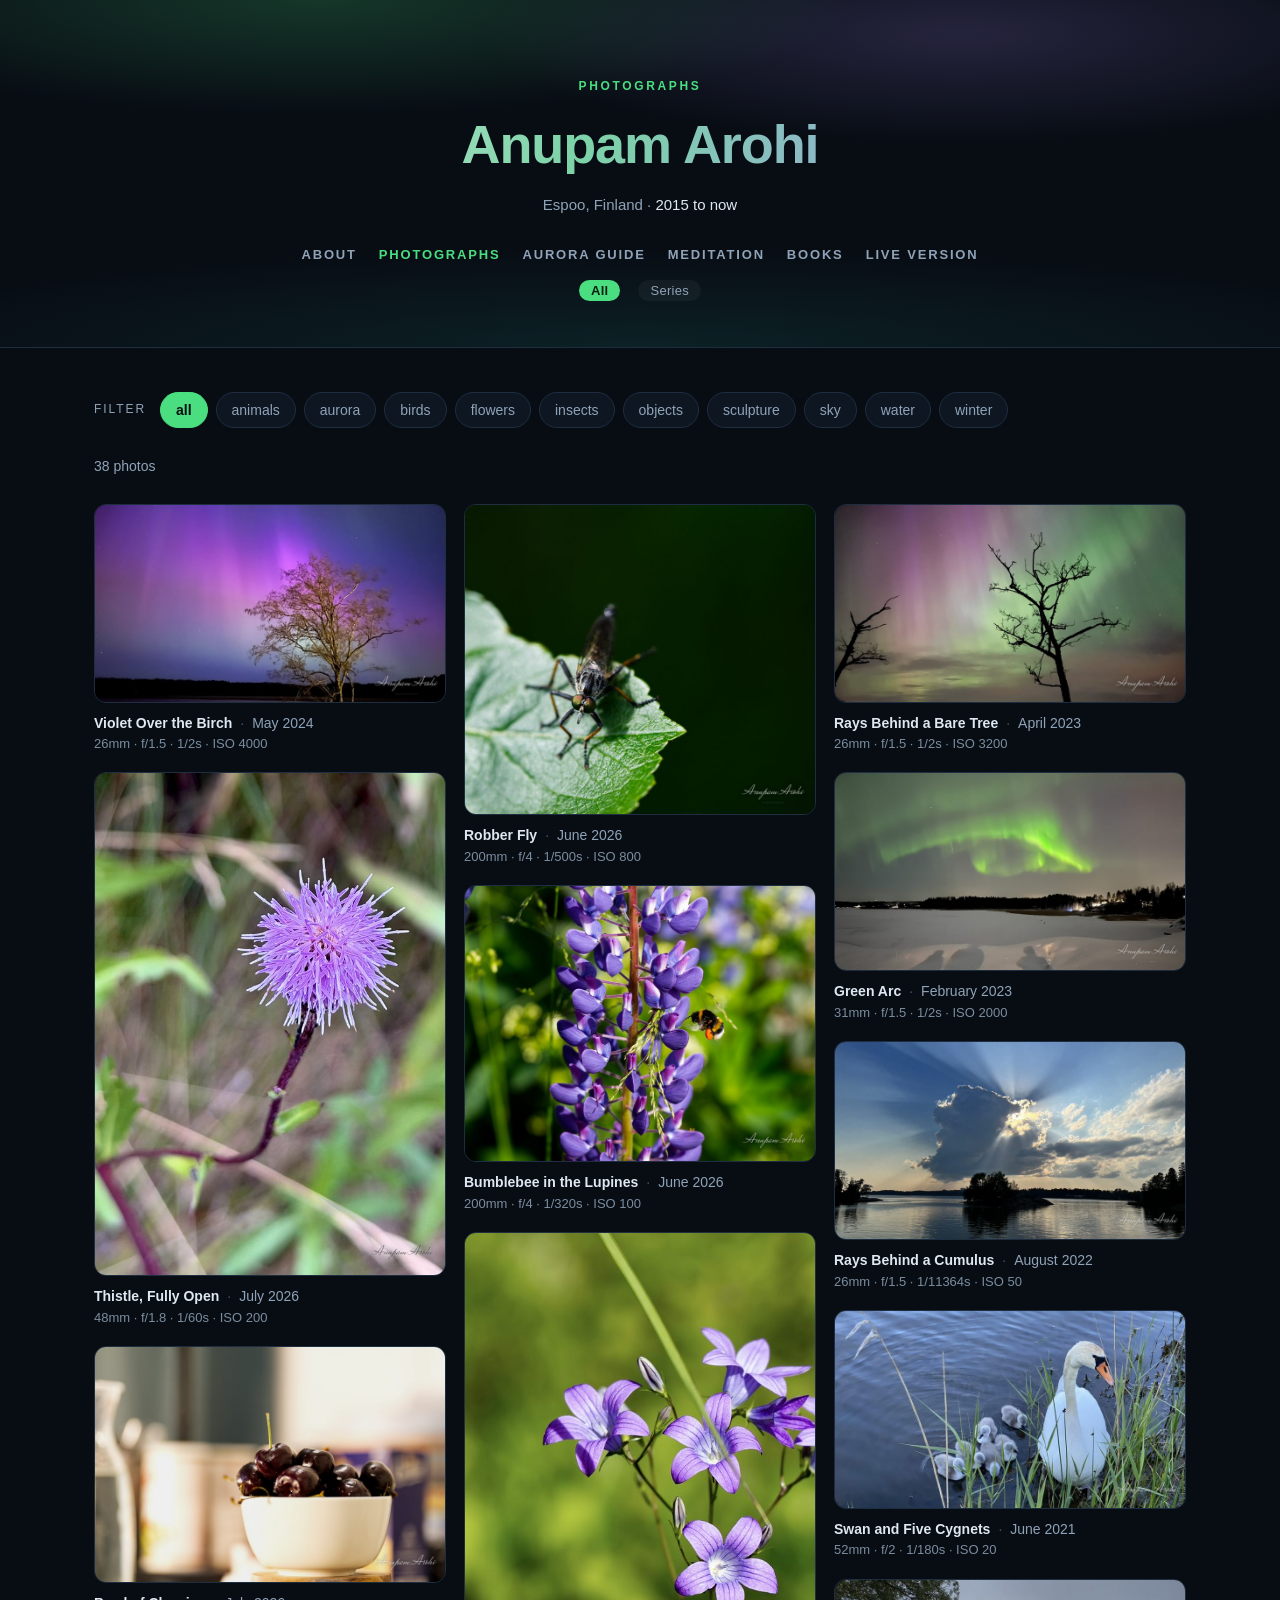
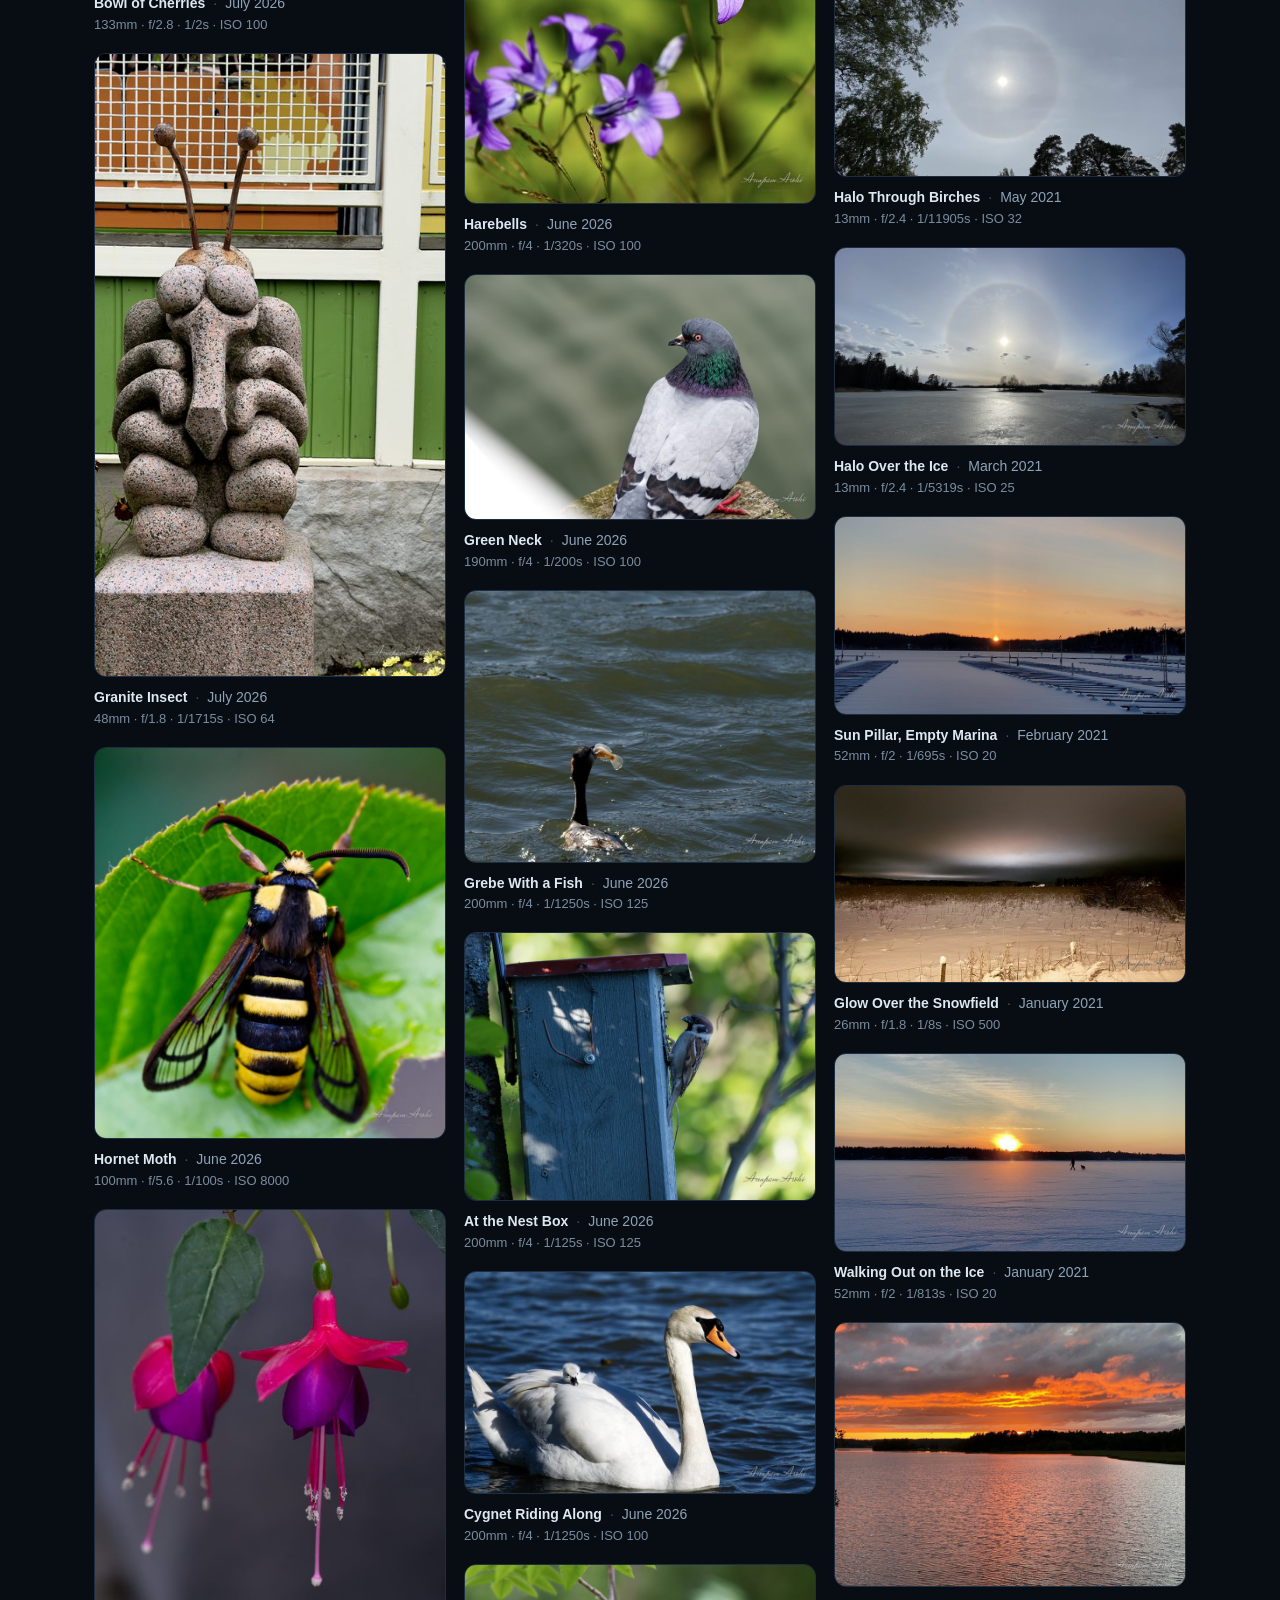
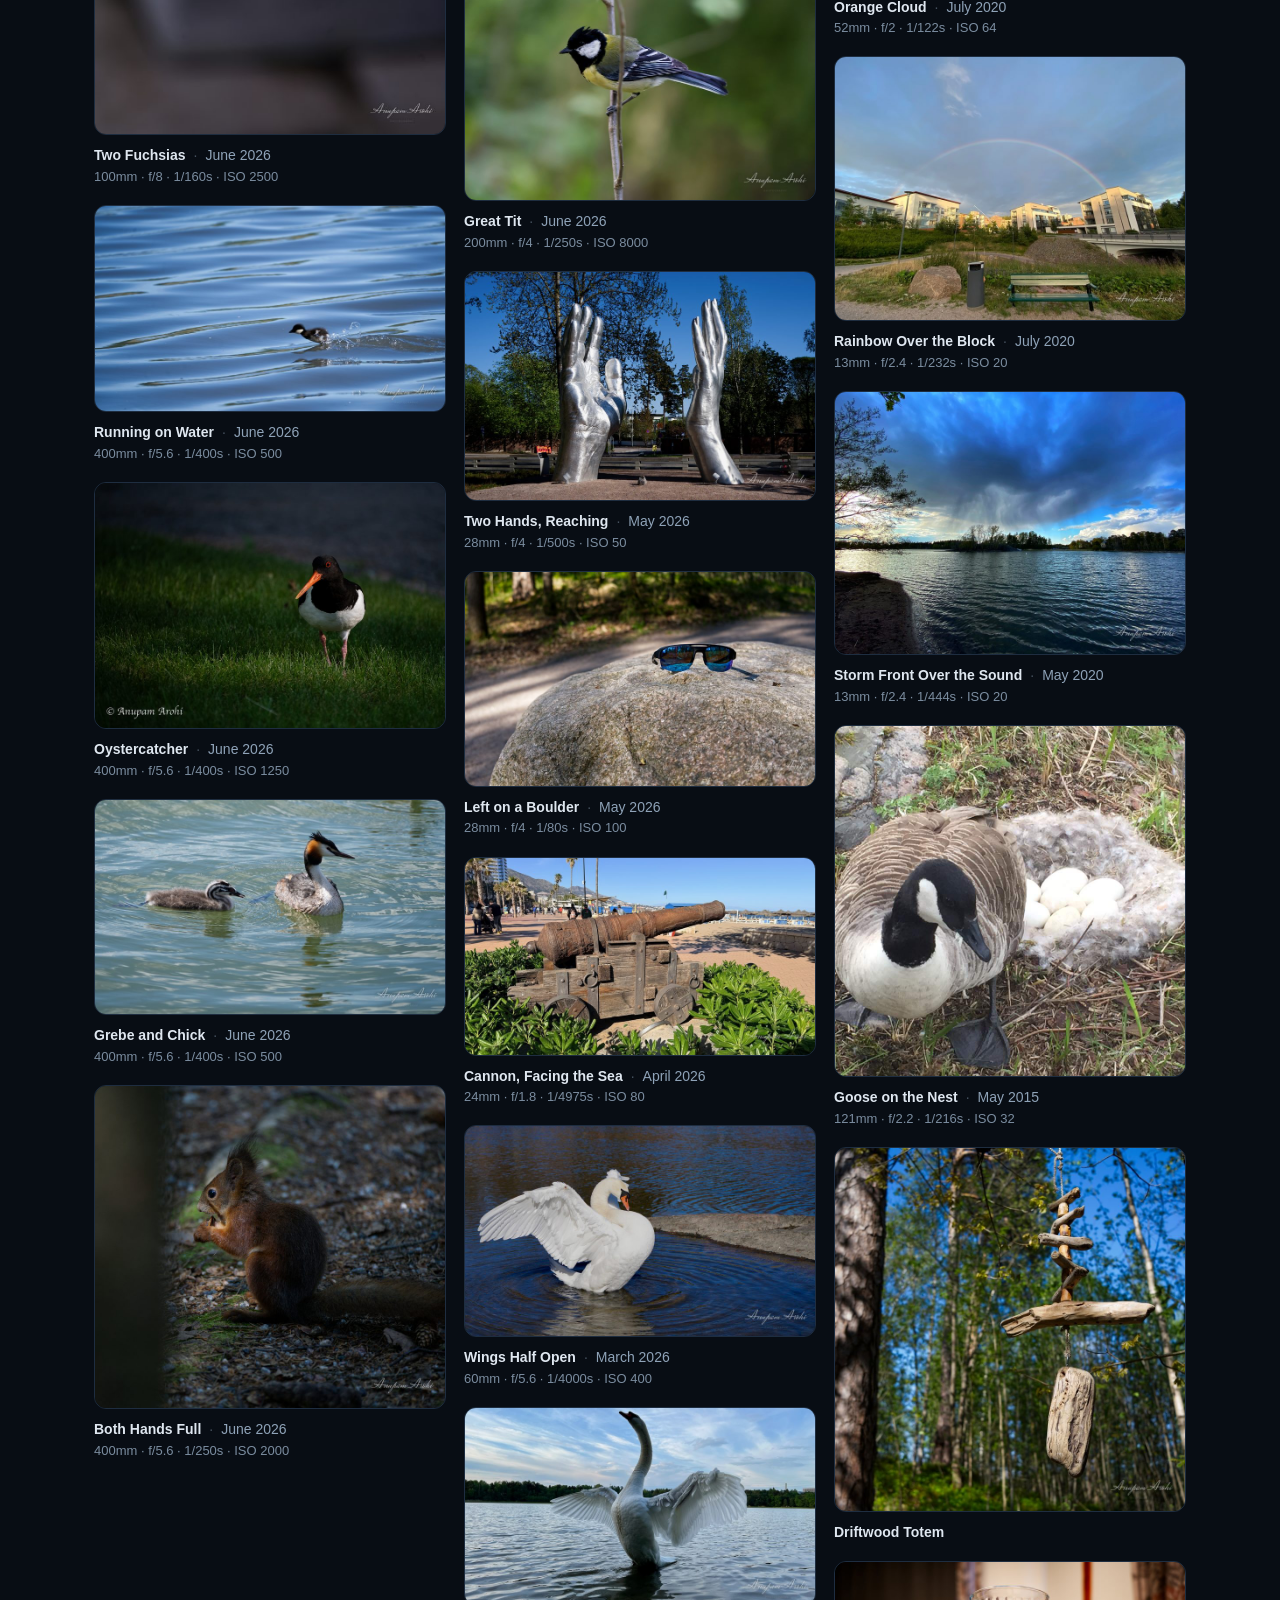
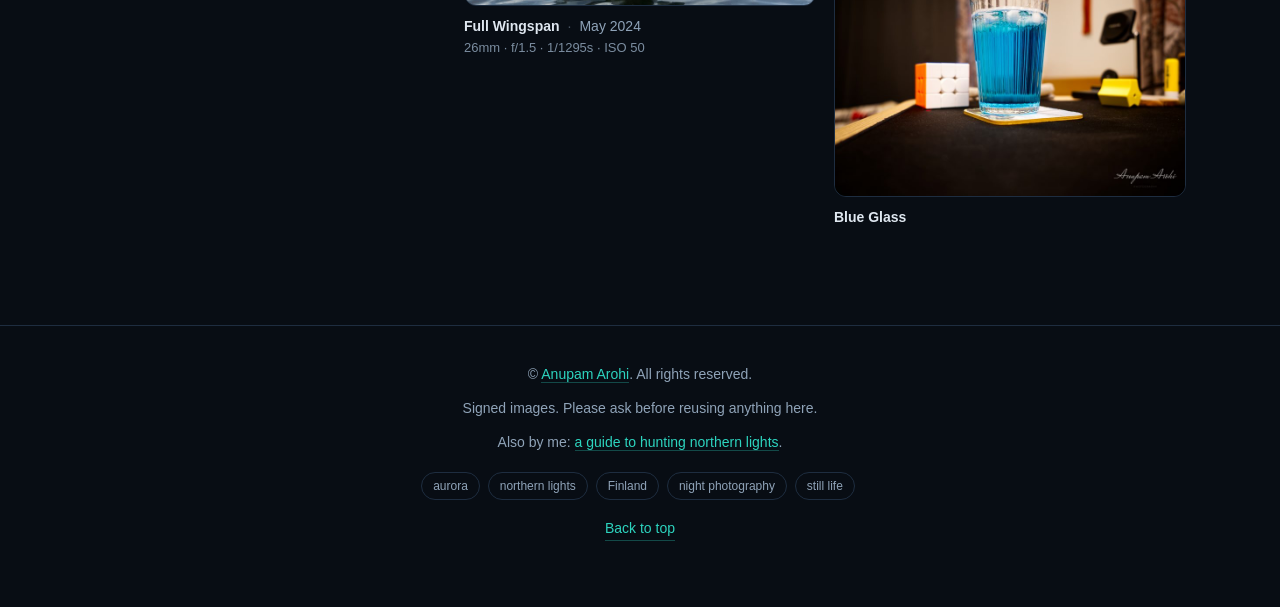
==== commit ae845786: "Adopt the shared site shell The sites were developed independently and drifted apart: six nav items " ====
--- a/index.html
+++ b/index.html
@@ -50,11 +50,10 @@
   <p class="byline">Espoo, Finland &middot; <span>2015 to now</span></p>
   <!-- site-nav:start current="photos" -->
   <ul class="nav">
-    <li><a href="/">Home</a></li>
-    <li><a href="/about/">About</a></li>
+    <li><a href="/">About</a></li>
     <li><a href="/photos/" aria-current="page">Photographs</a></li>
     <li><a href="/auroras/">Aurora guide</a></li>
-    <li><a href="/about/meditation.html">Meditation</a></li>
+    <li><a href="/meditation.html">Meditation</a></li>
     <li><a href="/books/">Books</a></li>
     <li><a href="/lv/">Live Version</a></li>
   </ul>
@@ -122,7 +121,7 @@
 </main>
 
 <footer id="rights">
-  <p>&copy; <a href="/about/">Anupam Arohi</a>. All rights reserved.</p>
+  <p>&copy; <a href="/">Anupam Arohi</a>. All rights reserved.</p>
   <p>Signed images. Please ask before reusing anything here.</p>
   <p>Also by me: <a href="/auroras/">a guide to hunting northern lights</a>.</p>
   <div class="tags">
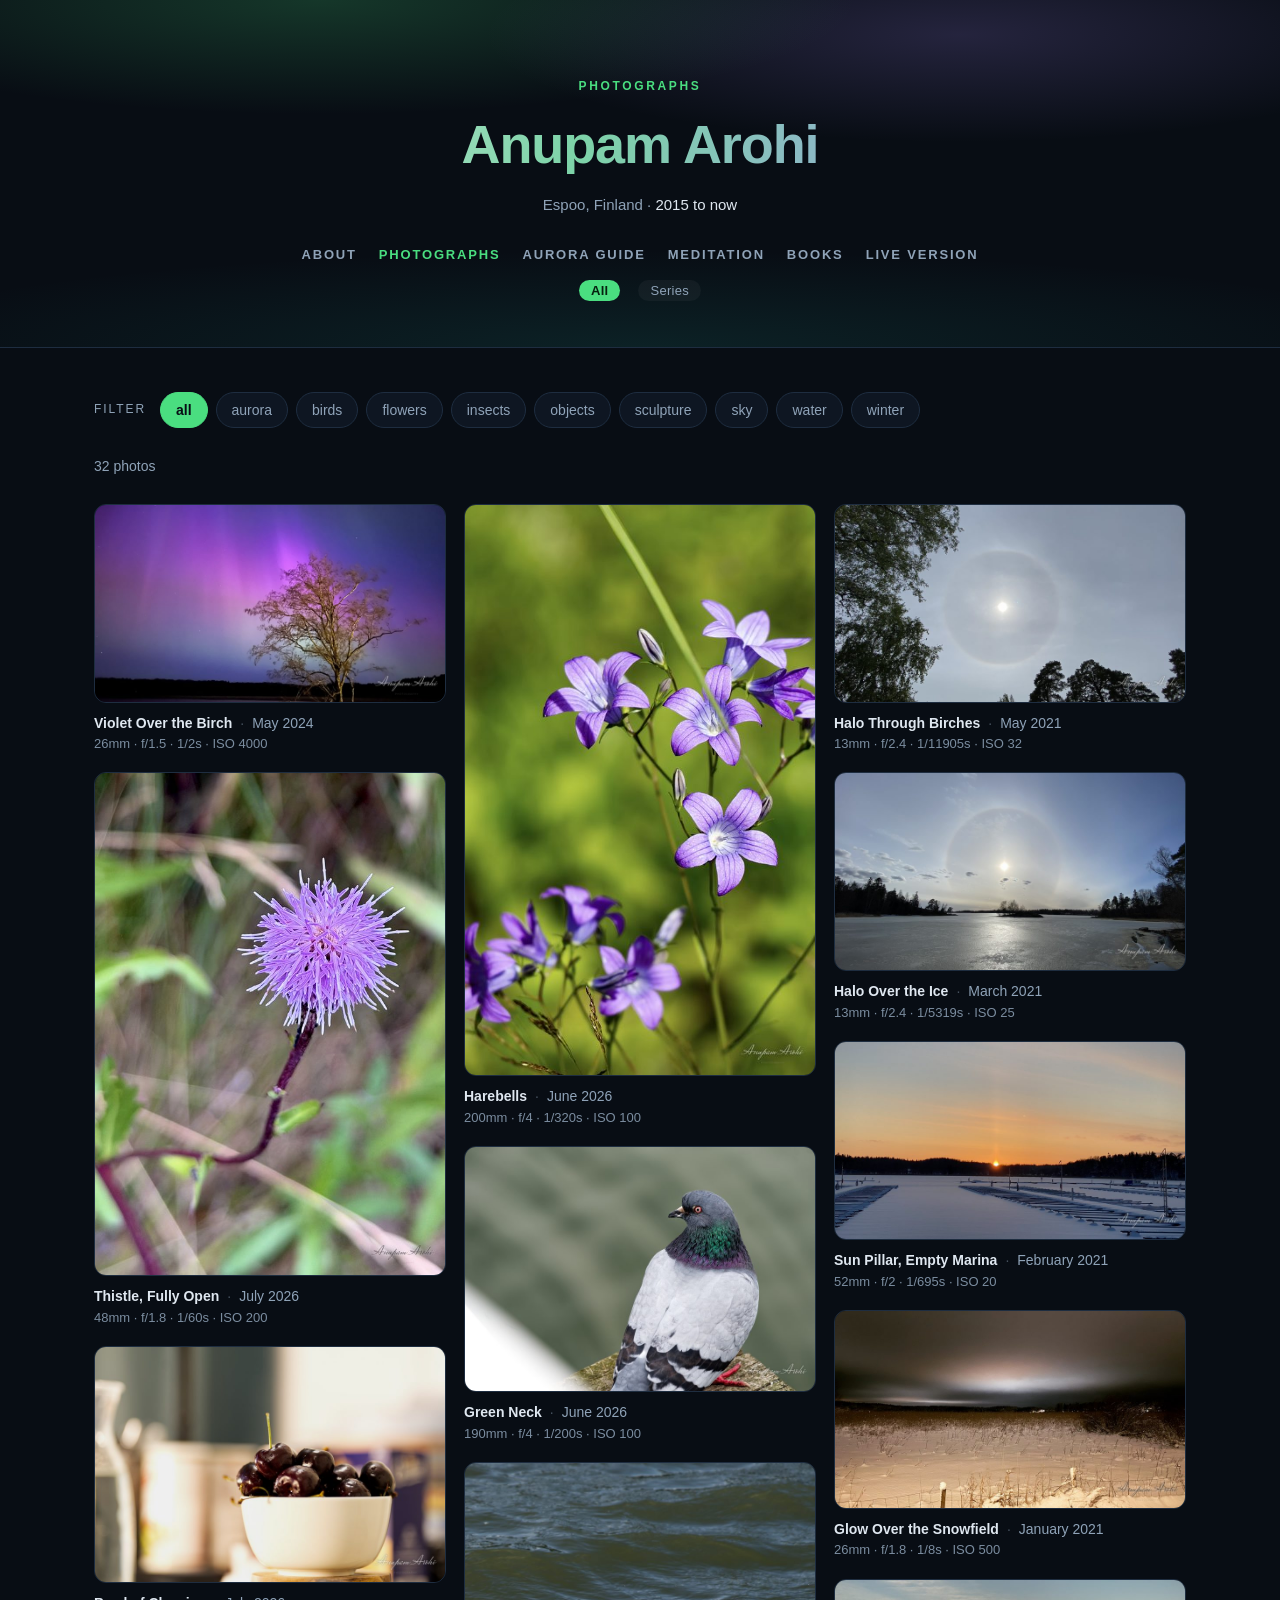
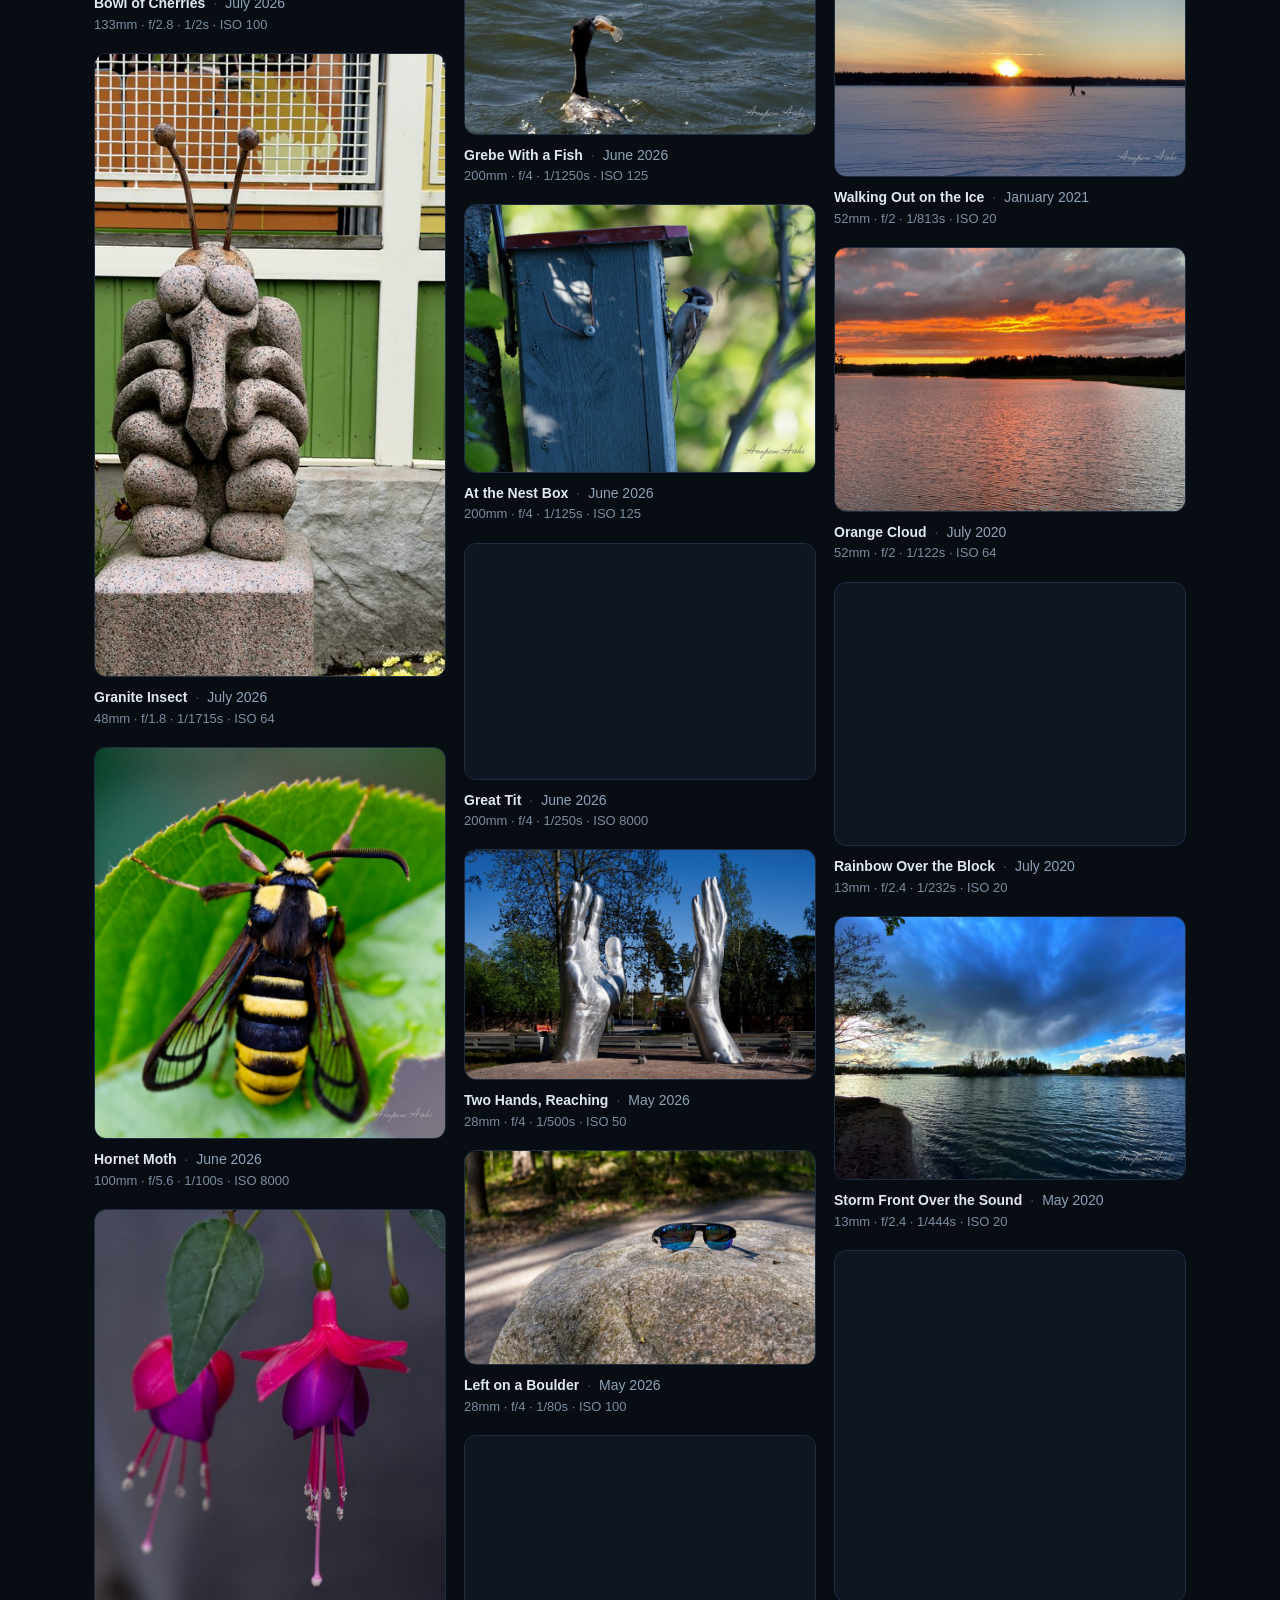
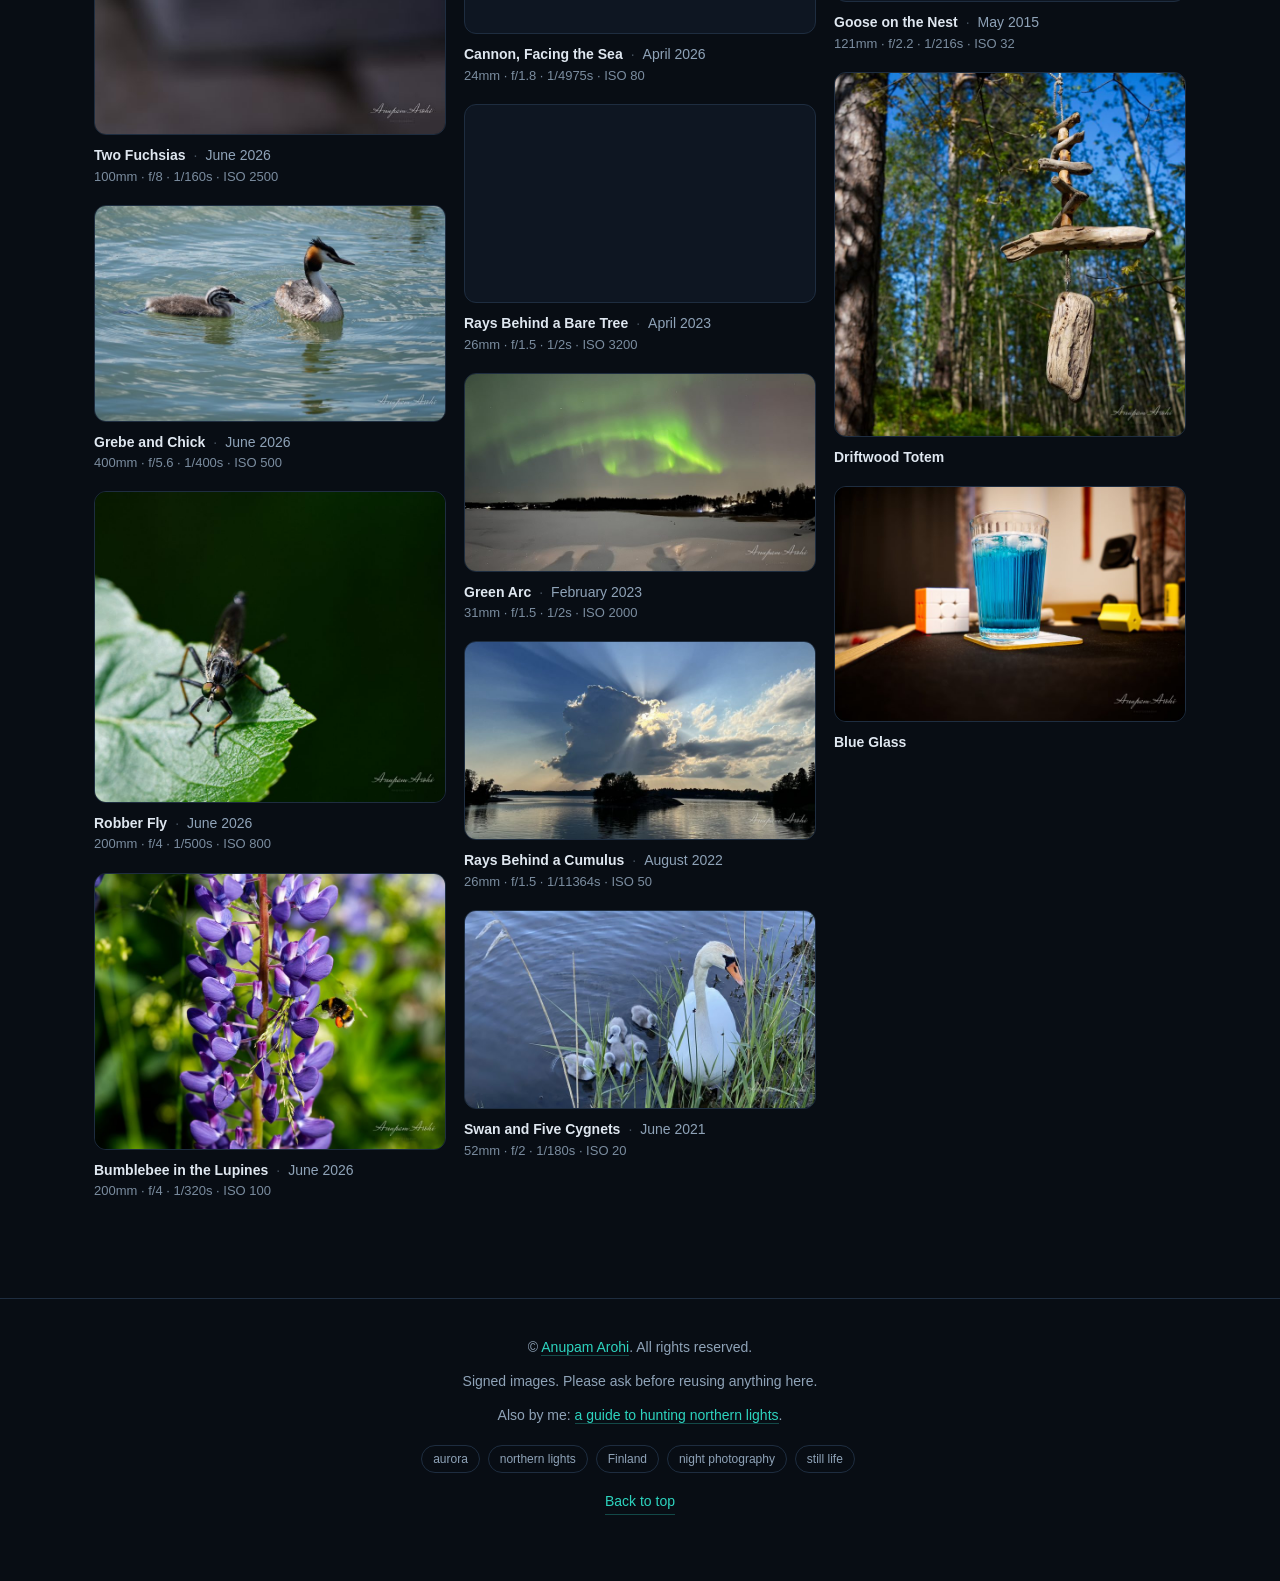
==== commit c5108d22: "Removed some pics" ====
--- a/index.html
+++ b/index.html
@@ -83,23 +83,17 @@
     <li><a href="images/granite-insect.jpg">Granite Insect</a> &middot; Found Objects &middot; July 2026</li>
     <li><a href="images/hornet-moth.jpg">Hornet Moth</a> &middot; Close to the Ground &middot; June 2026</li>
     <li><a href="images/two-fuchsias.jpg">Two Fuchsias</a> &middot; Close to the Ground &middot; June 2026</li>
-    <li><a href="images/running-on-water.jpg">Running on Water</a> &middot; Birds &middot; June 2026</li>
-    <li><a href="images/oystercatcher.jpg">Oystercatcher</a> &middot; Birds &middot; June 2026</li>
     <li><a href="images/grebe-and-chick.jpg">Grebe and Chick</a> &middot; Birds &middot; June 2026</li>
-    <li><a href="images/both-hands-full.jpg">Both Hands Full</a> &middot; Close to the Ground &middot; June 2026</li>
     <li><a href="images/robber-fly.jpg">Robber Fly</a> &middot; Close to the Ground &middot; June 2026</li>
     <li><a href="images/bumblebee-in-the-lupines.jpg">Bumblebee in the Lupines</a> &middot; Close to the Ground &middot; June 2026</li>
     <li><a href="images/harebells.jpg">Harebells</a> &middot; Close to the Ground &middot; June 2026</li>
     <li><a href="images/green-neck.jpg">Green Neck</a> &middot; Birds &middot; June 2026</li>
     <li><a href="images/grebe-with-a-fish.jpg">Grebe With a Fish</a> &middot; Birds &middot; June 2026</li>
     <li><a href="images/at-the-nest-box.jpg">At the Nest Box</a> &middot; Birds &middot; June 2026</li>
-    <li><a href="images/cygnet-riding-along.jpg">Cygnet Riding Along</a> &middot; Birds &middot; June 2026</li>
     <li><a href="images/great-tit.jpg">Great Tit</a> &middot; Birds &middot; June 2026</li>
     <li><a href="images/two-hands-reaching.jpg">Two Hands, Reaching</a> &middot; Found Objects &middot; May 2026</li>
     <li><a href="images/left-on-a-boulder.jpg">Left on a Boulder</a> &middot; Found Objects &middot; May 2026</li>
     <li><a href="images/cannon-facing-the-sea.jpg">Cannon, Facing the Sea</a> &middot; Found Objects &middot; April 2026</li>
-    <li><a href="images/wings-half-open.jpg">Wings Half Open</a> &middot; Birds &middot; March 2026</li>
-    <li><a href="images/full-wingspan.jpg">Full Wingspan</a> &middot; Birds &middot; May 2024</li>
     <li><a href="images/rays-behind-a-bare-tree.jpg">Rays Behind a Bare Tree</a> &middot; Northern Lights &middot; April 2023</li>
     <li><a href="images/green-arc.jpg">Green Arc</a> &middot; Northern Lights &middot; February 2023</li>
     <li><a href="images/rays-behind-a-cumulus.jpg">Rays Behind a Cumulus</a> &middot; Last Light &middot; August 2022</li>
--- a/site.css
+++ b/site.css
@@ -142,6 +142,18 @@
 footer p{margin:0 0 10px}
 .top{display:inline-block;margin-top:8px}
 
+/* The same nav as the header, repeated where people finish reading and ask
+   "what else is here". Lighter than .nav on purpose: a footer nav is a
+   safety net, not a second bar competing with the one at the top. */
+.footer-nav{
+  display:flex;gap:10px 20px;justify-content:center;flex-wrap:wrap;
+  margin:0 0 22px;padding:0;list-style:none;
+  font-size:13px;font-weight:500;
+}
+.footer-nav a{color:var(--muted);border:0}
+.footer-nav a:hover{color:var(--green)}
+.footer-nav a[aria-current="page"]{color:var(--text)}
+
 /* ---------- motion ---------- */
 @media(prefers-reduced-motion:reduce){
   html{scroll-behavior:auto}
